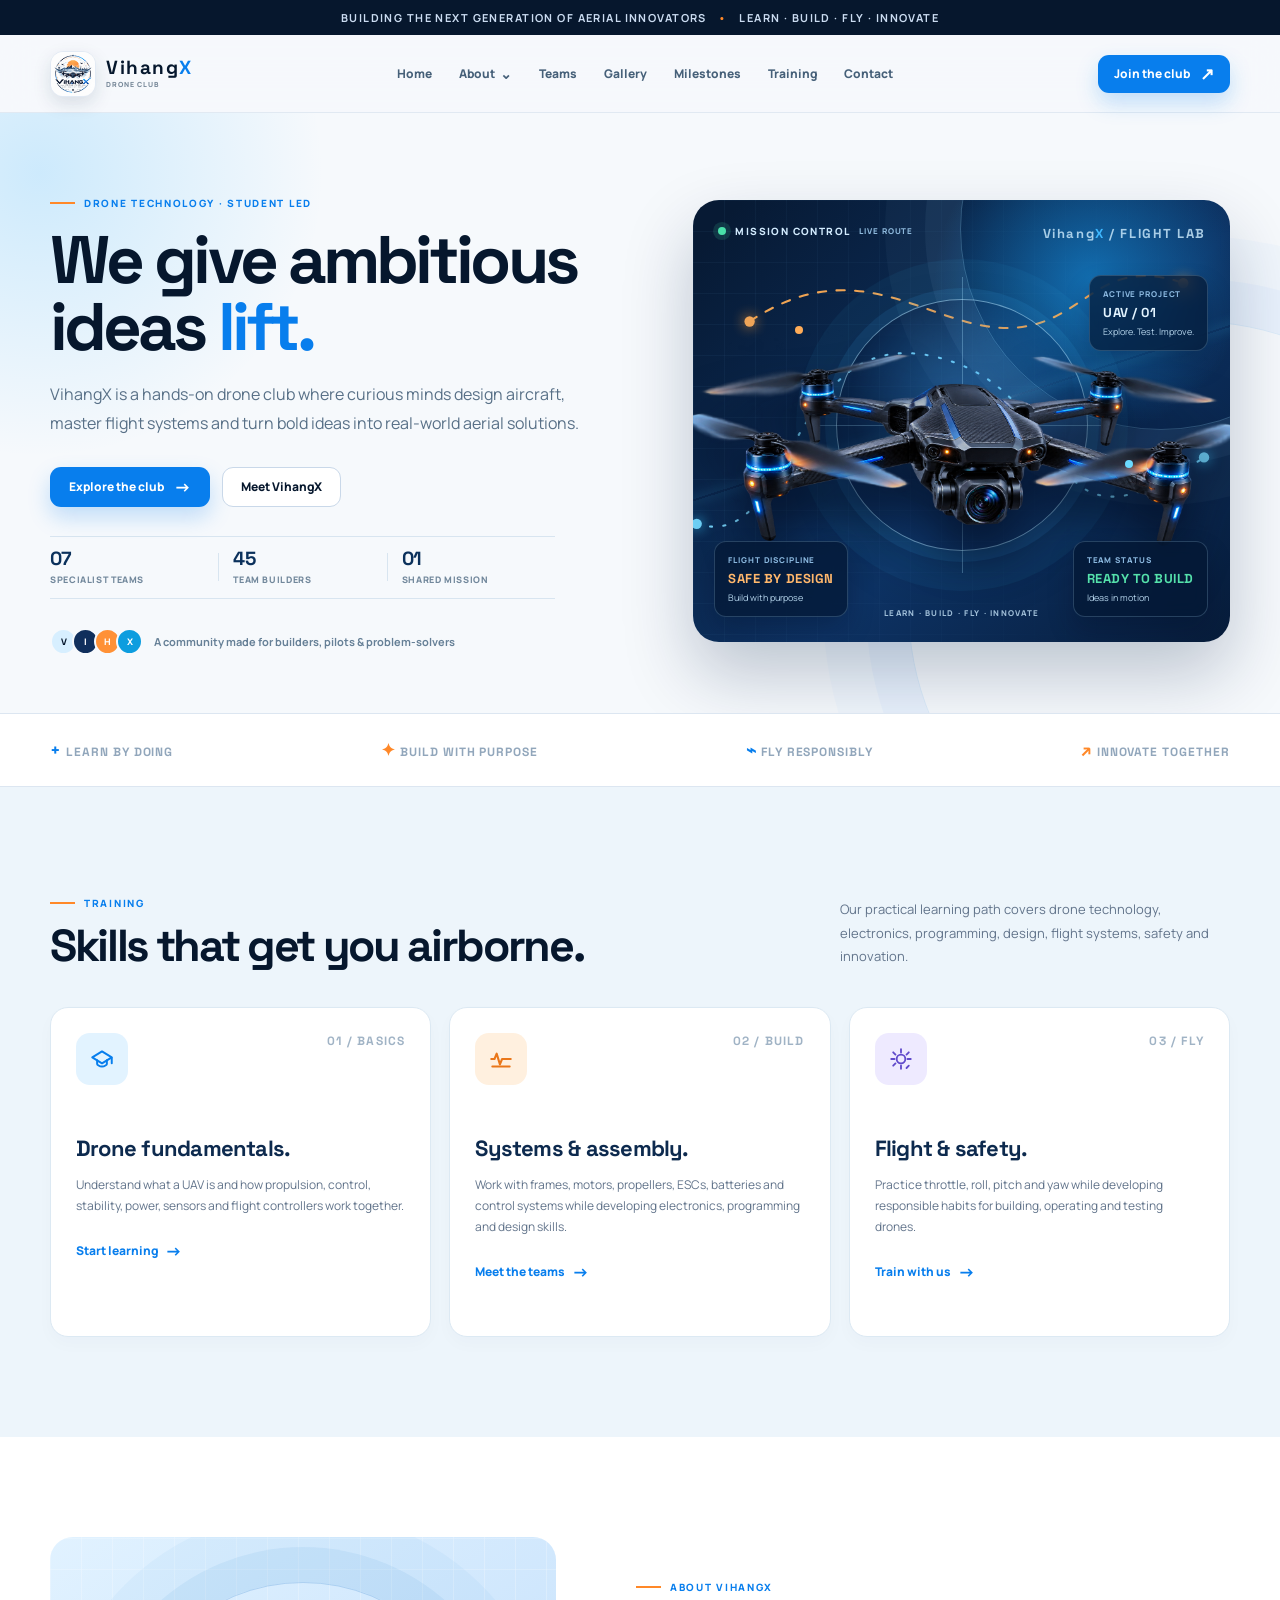
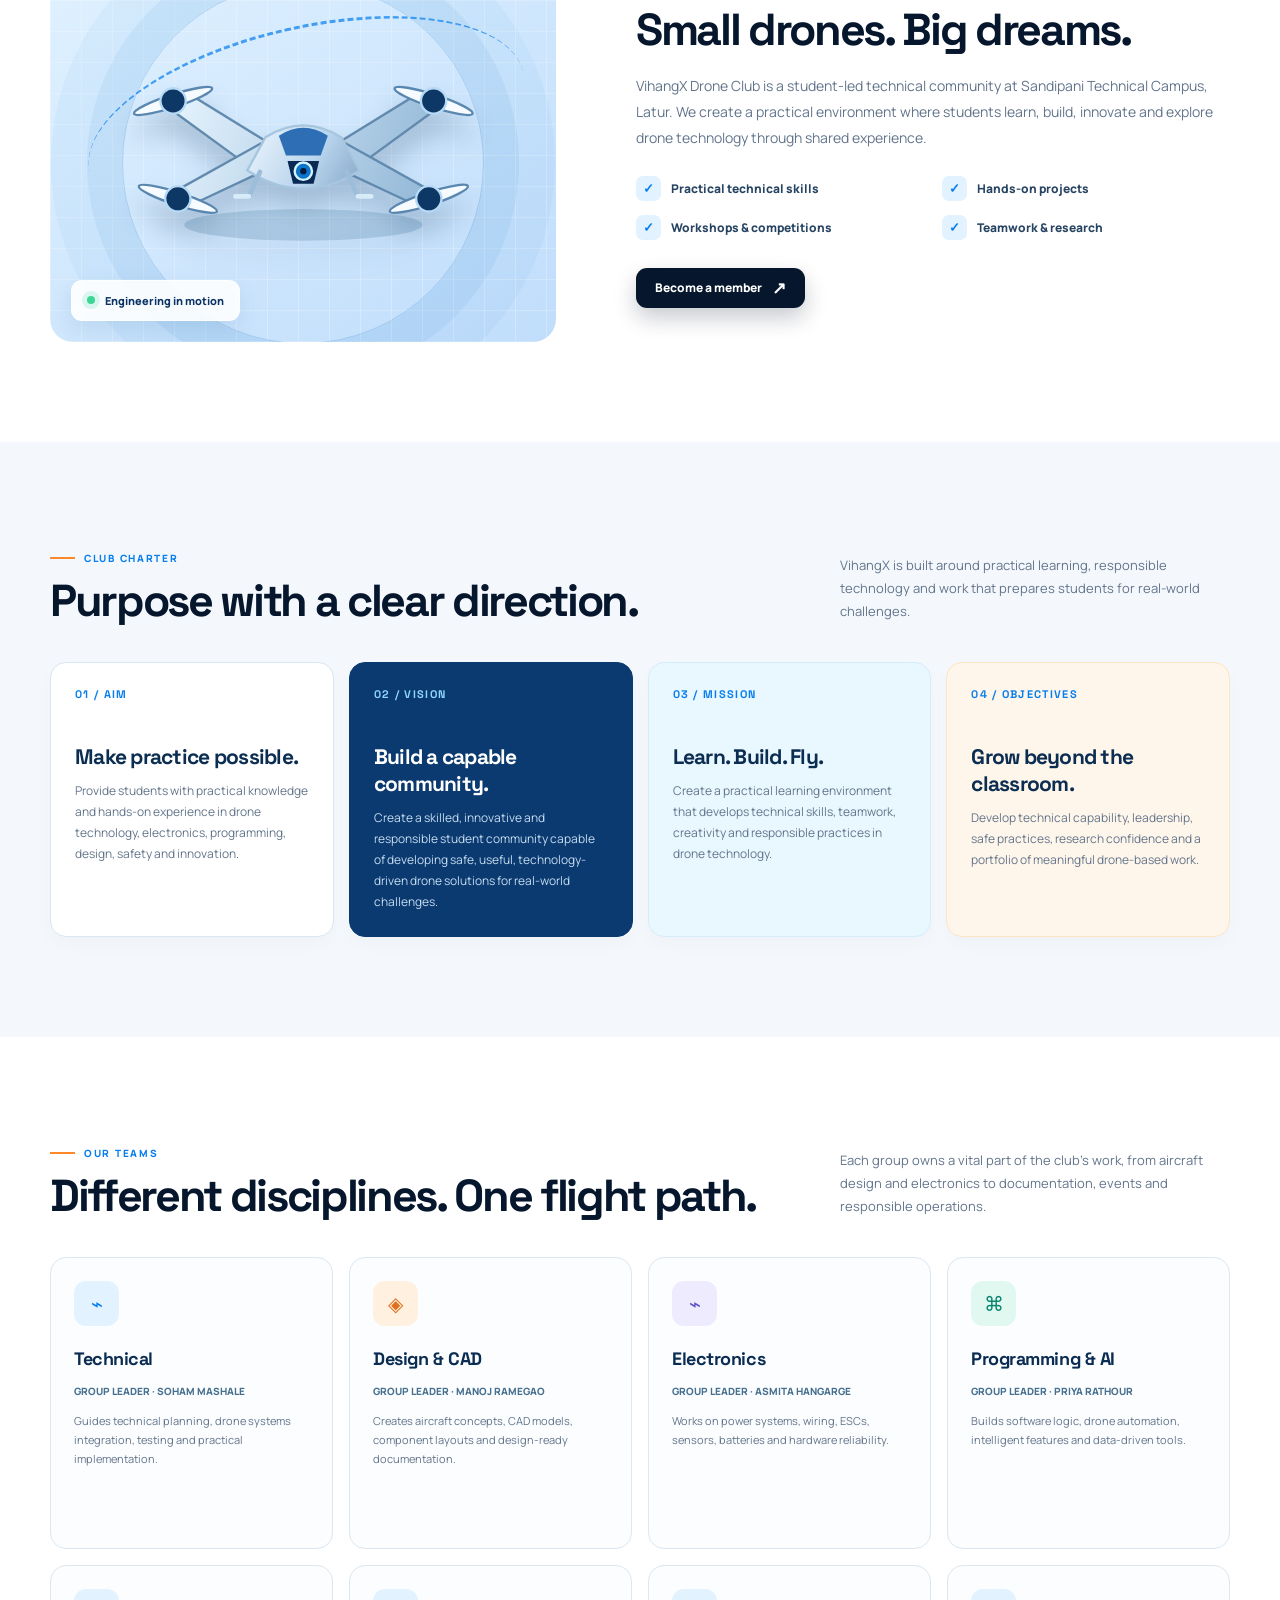
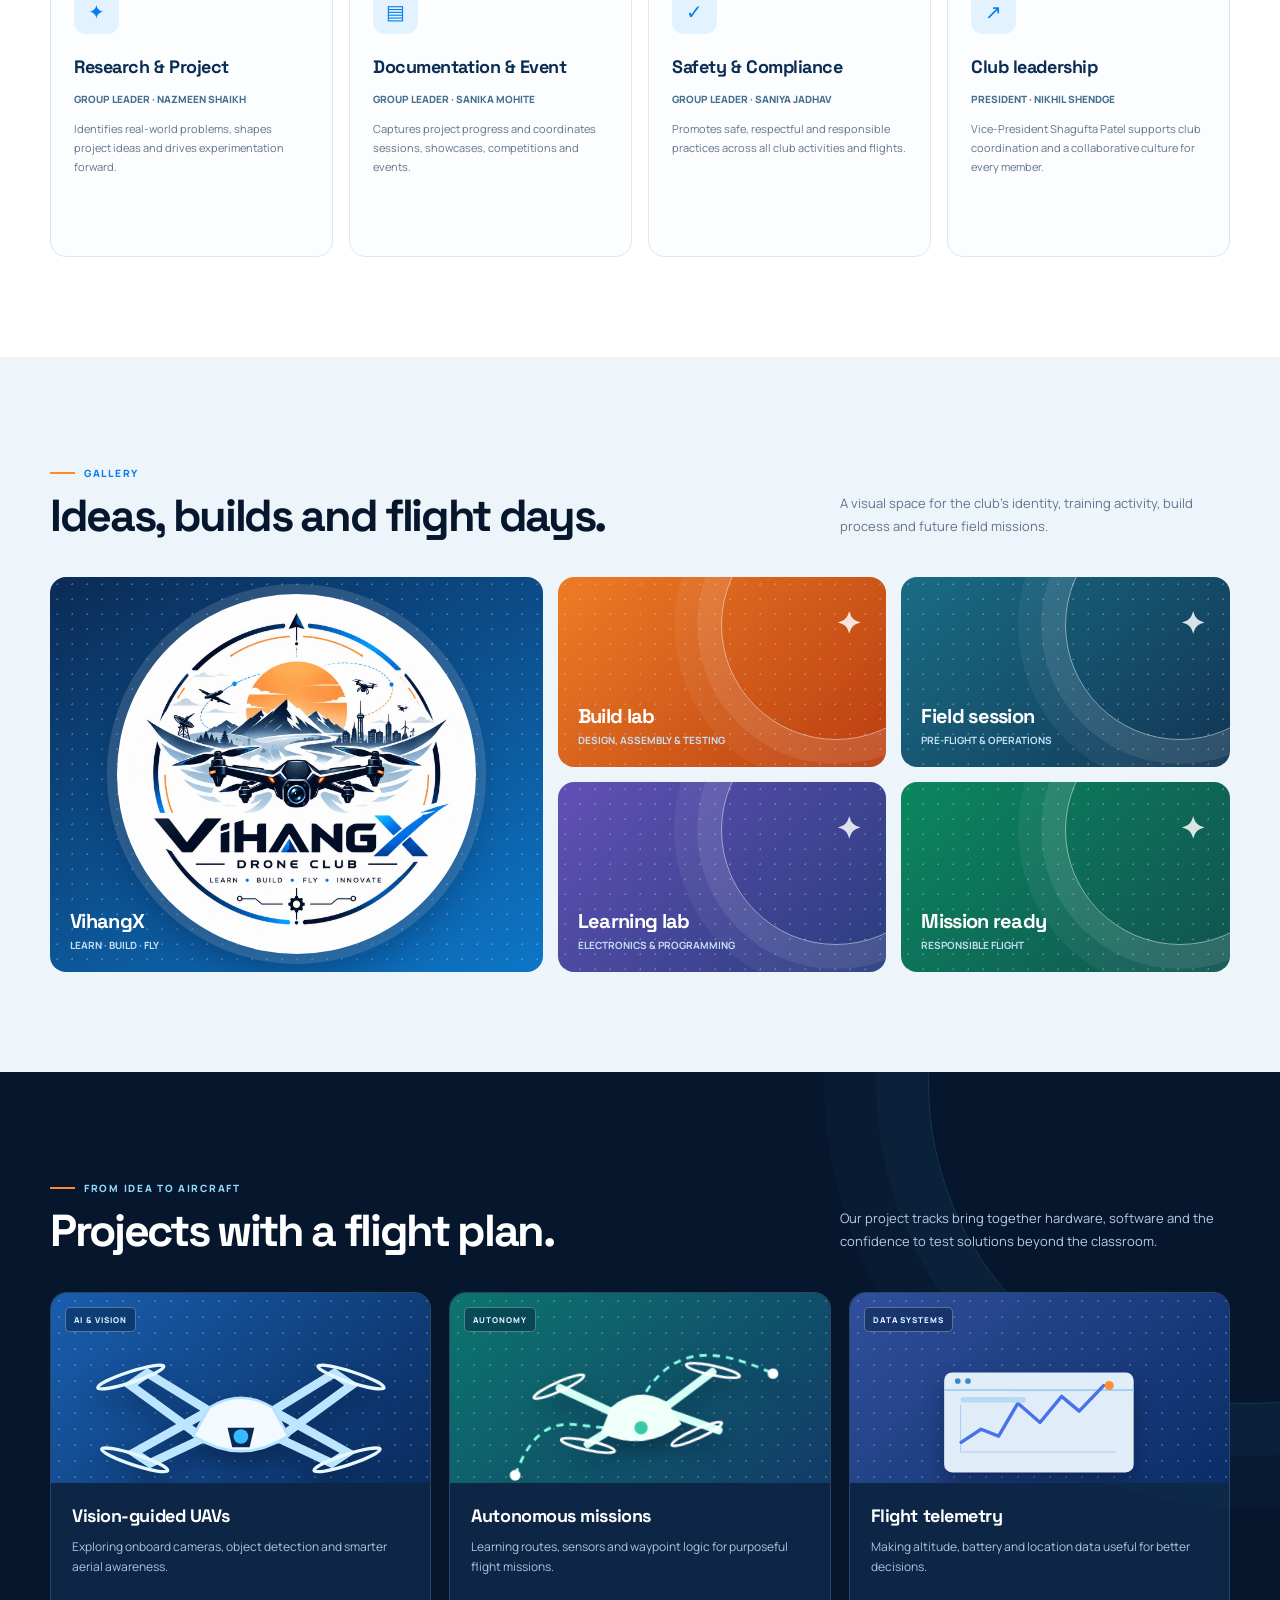
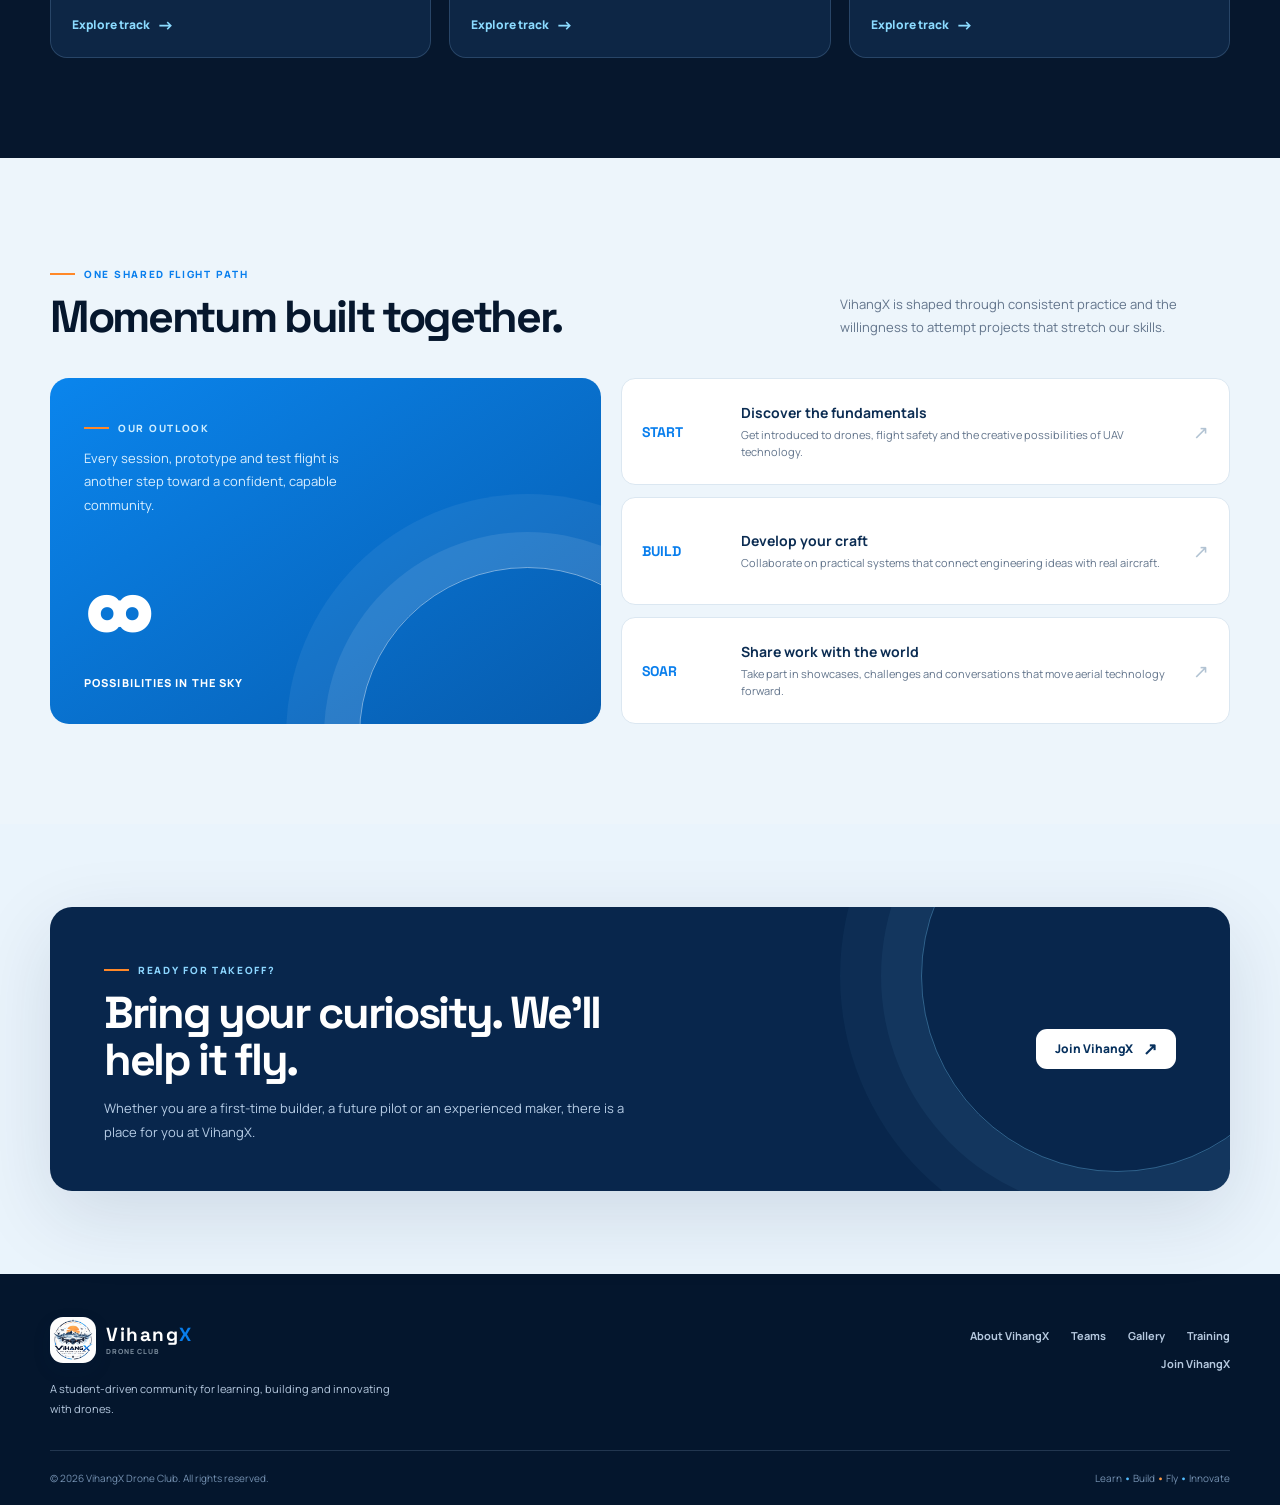
==== index.html @ a5d9b42d "Publish VihangX Drone Club website" ====
<!doctype html>
<html lang="en">
  <head>
    <meta charset="UTF-8" />
    <meta name="viewport" content="width=device-width, initial-scale=1.0" />
    <meta
      name="description"
      content="VihangX Drone Club — a student community for building, flying and innovating with unmanned aircraft systems."
    />
    <title>VihangX Drone Club | Learn. Build. Fly.</title>
    <link rel="preconnect" href="https://fonts.googleapis.com" />
    <link rel="preconnect" href="https://fonts.gstatic.com" crossorigin />
    <link href="https://fonts.googleapis.com/css2?family=Manrope:wght@400;500;600;700;800&family=Space+Grotesk:wght@400;500;600;700&display=swap" rel="stylesheet" />
    <style>
      :root {
        --ink: #06172d;
        --ink-2: #0b2344;
        --blue: #087eed;
        --blue-bright: #19a7ff;
        --sky: #dff3ff;
        --orange: #ff8828;
        --orange-soft: #fff0df;
        --paper: #f6f9fc;
        --white: #ffffff;
        --line: #dce6f1;
        --muted: #62748b;
        --green: #3ed598;
        --radius: 18px;
        --shadow: 0 24px 80px rgba(5, 31, 68, 0.12);
      }

      * { box-sizing: border-box; }
      html { scroll-behavior: smooth; }
      body {
        margin: 0;
        color: var(--ink);
        background: var(--paper);
        font-family: "Manrope", Arial, sans-serif;
        overflow-x: hidden;
      }
      a { color: inherit; text-decoration: none; }
      button, input, textarea { font: inherit; }
      button { cursor: pointer; }
      .wrap { width: min(1180px, calc(100% - 48px)); margin: 0 auto; }
      .sr-only { position: absolute; width: 1px; height: 1px; overflow: hidden; clip: rect(0, 0, 0, 0); white-space: nowrap; }

      .announcement {
        background: var(--ink);
        color: #cbdcf1;
        font-size: 11px;
        font-weight: 700;
        letter-spacing: 0.13em;
        text-align: center;
        text-transform: uppercase;
        padding: 10px 16px;
      }
      .announcement span { color: var(--orange); margin: 0 8px; }

      header {
        height: 78px;
        display: flex;
        align-items: center;
        position: sticky;
        top: 0;
        z-index: 20;
        background: rgba(246, 249, 252, 0.86);
        backdrop-filter: blur(18px);
        border-bottom: 1px solid rgba(220, 230, 241, 0.8);
      }
      .nav { display: flex; align-items: center; justify-content: space-between; gap: 28px; }
      .brand { display: flex; align-items: center; min-width: max-content; gap: 10px; }
      .brand-logo {
        width: 46px;
        height: 46px;
        border-radius: 13px;
        background: white;
        object-fit: cover;
        box-shadow: 0 7px 18px rgba(12, 37, 74, 0.13);
        border: 1px solid #e2eaf4;
      }
      .brand-title {
        color: var(--ink);
        font-family: "Space Grotesk", sans-serif;
        font-size: 19px;
        font-weight: 700;
        letter-spacing: 0.08em;
        line-height: 0.9;
      }
      .brand-title b { color: var(--blue); }
      .brand-title small { display: block; margin-top: 6px; color: #789; font-family: "Manrope", sans-serif; font-size: 7px; font-weight: 800; letter-spacing: 0.15em; }
      .links { display: flex; align-items: center; gap: 27px; color: #466079; font-size: 12px; font-weight: 800; }
      .links a { transition: color .2s ease; }
      .links a:hover, .links a:focus { color: var(--blue); }
      .nav-dropdown { position: relative; }
      .nav-dropdown > button { display: inline-flex; align-items: center; gap: 5px; border: 0; padding: 0; color: #466079; background: transparent; font: inherit; font-size: 12px; font-weight: 800; }
      .nav-dropdown > button:hover, .nav-dropdown > button:focus { color: var(--blue); }
      .nav-dropdown > button span { font-size: 14px; transition: transform .2s ease; }
      .nav-dropdown.open > button span { transform: rotate(180deg); }
      .about-menu { position: absolute; top: calc(100% + 18px); left: -17px; display: grid; min-width: 202px; padding: 8px; border: 1px solid #dbe6f1; border-radius: 12px; background: rgba(255, 255, 255, .98); box-shadow: 0 17px 36px rgba(3, 27, 62, .15); opacity: 0; pointer-events: none; transform: translateY(-5px); transition: opacity .16s ease, transform .16s ease; }
      .nav-dropdown.open .about-menu { opacity: 1; pointer-events: auto; transform: translateY(0); }
      .about-menu a { padding: 9px 10px; border-radius: 7px; font-size: 11px; }
      .about-menu a:hover, .about-menu a:focus { color: var(--blue); background: #edf7ff; }
      .button {
        display: inline-flex;
        align-items: center;
        justify-content: center;
        gap: 10px;
        border: 1px solid transparent;
        border-radius: 11px;
        padding: 13px 18px;
        color: white;
        background: var(--blue);
        box-shadow: 0 10px 22px rgba(8, 126, 237, 0.23);
        font-size: 12px;
        font-weight: 800;
        line-height: 1;
        transition: transform .2s ease, background .2s ease, box-shadow .2s ease;
      }
      .button:hover { background: #006ed4; box-shadow: 0 13px 26px rgba(8, 126, 237, 0.28); transform: translateY(-2px); }
      .button--dark { background: var(--ink); box-shadow: 0 10px 22px rgba(3, 18, 40, 0.22); }
      .button--dark:hover { background: #102a4d; }
      .button--light { border-color: #c9d8e9; color: var(--ink); background: white; box-shadow: none; }
      .button--light:hover { background: #eaf5ff; color: var(--blue); box-shadow: none; }
      .button-arrow { font-size: 17px; line-height: 10px; }
      .nav-cta { padding: 12px 15px; }
      .menu { display: none; padding: 9px; border: 0; color: var(--ink); background: transparent; }
      .menu svg { width: 24px; height: 24px; }

      .hero { position: relative; isolation: isolate; padding: 74px 0 58px; background: var(--paper); overflow: hidden; }
      .hero::before { content: ""; position: absolute; z-index: -1; width: 600px; height: 600px; top: -240px; left: -260px; border-radius: 50%; background: radial-gradient(circle, rgba(20, 166, 255, .18), transparent 67%); }
      .hero::after { content: ""; position: absolute; z-index: -1; width: 570px; height: 570px; right: -200px; bottom: -180px; border: 1px solid rgba(8, 126, 237, .11); border-radius: 50%; box-shadow: 0 0 0 42px rgba(8, 126, 237, .035), 0 0 0 85px rgba(8, 126, 237, .025); }
      .hero-grid { display: grid; grid-template-columns: 1.04fr .96fr; align-items: center; gap: 62px; }
      .kicker { display: inline-flex; align-items: center; gap: 9px; color: var(--blue); font-size: 10px; font-weight: 800; letter-spacing: .17em; text-transform: uppercase; }
      .kicker::before { width: 25px; height: 2px; background: var(--orange); content: ""; }
      h1, h2, h3, p { margin-top: 0; }
      h1 { max-width: 600px; margin: 17px 0 20px; color: var(--ink); font-family: "Space Grotesk", sans-serif; font-size: clamp(43px, 5.25vw, 70px); font-weight: 700; letter-spacing: -.058em; line-height: .99; }
      h1 em { color: var(--blue); font-style: normal; }
      .hero-copy { max-width: 535px; margin-bottom: 29px; color: #587087; font-size: 16px; line-height: 1.8; }
      .hero-actions { display: flex; flex-wrap: wrap; gap: 12px; }
      .hero-stats { display: grid; grid-template-columns: repeat(3, minmax(0, 1fr)); max-width: 505px; margin-top: 29px; border-top: 1px solid #d8e5f0; border-bottom: 1px solid #d8e5f0; }
      .hero-stat { position: relative; padding: 12px 15px 12px 0; }.hero-stat + .hero-stat { padding-left: 15px; }.hero-stat + .hero-stat::before { position: absolute; width: 1px; height: 28px; top: 50%; left: 0; background: #d8e5f0; content: ""; transform: translateY(-50%); }.hero-stat strong { display: block; color: #0b315c; font-family: "Space Grotesk"; font-size: 19px; line-height: 1; letter-spacing: -.04em; }.hero-stat span { display: block; margin-top: 5px; color: #71879b; font-size: 9px; font-weight: 800; letter-spacing: .07em; text-transform: uppercase; }
      .hero-note { display: flex; align-items: center; gap: 11px; margin-top: 29px; color: #668097; font-size: 11px; font-weight: 700; }
      .people { display: flex; padding-left: 5px; }
      .people i { display: grid; width: 27px; height: 27px; margin-left: -5px; place-items: center; border: 2px solid var(--paper); border-radius: 50%; color: var(--ink); background: #d7efff; font-size: 9px; font-style: normal; font-weight: 800; }
      .people i:nth-child(2) { color: white; background: #102f5c; }.people i:nth-child(3) { color: white; background: #ff9136; }.people i:nth-child(4) { color: white; background: #0d9ddf; }

      .mission-canvas { --glow-x: 74%; --glow-y: 18%; position: relative; min-height: 442px; overflow: hidden; border-radius: 26px; background: radial-gradient(circle at var(--glow-x) var(--glow-y), rgba(24, 168, 255, .52), transparent 29%), linear-gradient(135deg, #071a34 5%, #0d3263 58%, #071c3a 100%); box-shadow: 0 32px 70px rgba(3, 29, 66, .24); transition: box-shadow .35s ease; }
      .mission-canvas:hover { box-shadow: 0 36px 83px rgba(3, 29, 66, .32), 0 0 0 1px rgba(143, 219, 255, .12); }
      .mission-canvas::before { position: absolute; inset: 0; opacity: .42; background-image: linear-gradient(rgba(136, 207, 255, .12) 1px, transparent 1px), linear-gradient(90deg, rgba(136, 207, 255, .12) 1px, transparent 1px); background-size: 31px 31px; mask-image: linear-gradient(105deg, black, transparent 91%); content: ""; }
      .mission-canvas::after { position: absolute; width: 400px; height: 400px; top: -172px; right: -132px; border: 1px solid rgba(160, 220, 255, .27); border-radius: 50%; box-shadow: 0 0 0 35px rgba(160, 220, 255, .06), 0 0 0 75px rgba(160, 220, 255, .035); content: ""; }
      .mission-kicker { position: absolute; z-index: 4; top: 24px; left: 25px; display: flex; align-items: center; gap: 9px; color: #d3ecff; font-size: 10px; font-weight: 800; letter-spacing: .14em; }.mission-kicker::before { width: 8px; height: 8px; border-radius: 50%; background: #49dfa9; box-shadow: 0 0 0 5px rgba(73, 223, 169, .14); content: ""; }
      .mission-kicker span { color: #8eb9dc; font-size: 8px; letter-spacing: .11em; }
      .mission-route { position: absolute; z-index: 1; width: 116%; height: 106%; top: -2%; left: -8%; opacity: .94; }
      .route-path { fill: none; stroke: #7ad9ff; stroke-width: 2; stroke-linecap: round; stroke-dasharray: 2 11; animation: routeFlow 8s linear infinite; }.route-path--warm { stroke: #ffad55; stroke-dasharray: 8 10; }.route-dot { fill: #74d9ff; filter: drop-shadow(0 0 6px #3bc8ff); }.route-dot--warm { fill: #ffae5a; filter: drop-shadow(0 0 6px #ff9e37); } @keyframes routeFlow { to { stroke-dashoffset: -120; } }
      .mission-core { position: absolute; z-index: 2; width: 252px; height: 252px; top: 99px; left: 50%; border: 1px solid rgba(170, 226, 255, .55); border-radius: 50%; background: radial-gradient(circle at 50% 40%, rgba(67, 177, 255, .34), rgba(7, 30, 63, .06) 57%, transparent 58%); box-shadow: 0 0 0 11px rgba(66, 188, 255, .1), 0 0 0 40px rgba(66, 188, 255, .055), 0 20px 48px rgba(0, 13, 41, .26); transform: translateX(-50%); }
      .mission-core::before, .mission-core::after { position: absolute; background: rgba(166, 224, 255, .32); content: ""; }.mission-core::before { width: 1px; height: calc(100% + 46px); top: -23px; left: 50%; }.mission-core::after { width: calc(100% + 46px); height: 1px; top: 50%; left: -23px; }
      .hero-drone { position: absolute; z-index: 3; width: 78%; max-width: 455px; top: 139px; left: 50%; filter: drop-shadow(0 25px 18px rgba(0, 10, 30, .55)); transform: translateX(-50%); }
      .hero-drone--render { width: 108%; max-width: 560px; top: 111px; filter: drop-shadow(0 28px 22px rgba(0, 7, 23, .6)); transition: filter .3s ease, scale .35s ease; }.mission-canvas:hover .hero-drone--render { filter: drop-shadow(0 33px 25px rgba(0, 7, 23, .7)); scale: 1.018; }
      .hero-drone .drone-prop { transform-origin: center; animation: propSpin 1.1s linear infinite; }.hero-drone .drone-prop:nth-of-type(2) { animation-direction: reverse; } @keyframes propSpin { to { transform: rotate(360deg); } }
      .mission-tile { position: absolute; z-index: 5; padding: 12px 13px; border: 1px solid rgba(177, 224, 255, .2); border-radius: 12px; color: #e3f4ff; background: rgba(4, 23, 52, .7); box-shadow: 0 13px 26px rgba(0, 10, 30, .23); backdrop-filter: blur(10px); }.mission-tile small { display: block; margin-bottom: 5px; color: #8bb8df; font-size: 8px; font-weight: 800; letter-spacing: .11em; }.mission-tile b { display: block; font-family: "Space Grotesk"; font-size: 13px; letter-spacing: .04em; }.mission-tile span { display: block; margin-top: 4px; color: #b5d4eb; font-size: 9px; }.mission-tile--one { top: 75px; right: 22px; }.mission-tile--two { bottom: 25px; left: 21px; }.mission-tile--two b { color: #ffb76c; }.mission-tile--three { right: 22px; bottom: 25px; }.mission-tile--three b { color: #55e1ab; }
      .vx-mark { position: absolute; z-index: 4; right: 24px; top: 25px; color: rgba(208, 238, 255, .8); font-family: "Space Grotesk"; font-size: 13px; font-weight: 700; letter-spacing: .12em; }.vx-mark em { color: #3fb8ff; font-style: normal; }.canvas-label { position: absolute; z-index: 4; bottom: 24px; left: 50%; color: rgba(205, 235, 255, .76); font-size: 8px; font-weight: 800; letter-spacing: .16em; transform: translateX(-50%); white-space: nowrap; }
      .mission-sweep { position: absolute; z-index: 2; width: 170%; height: 2px; top: 48%; left: -35%; opacity: .58; background: linear-gradient(90deg, transparent 0%, transparent 35%, #8be0ff 48%, rgba(139, 224, 255, .1) 57%, transparent 68%); box-shadow: 0 0 12px rgba(77, 208, 255, .9); transform: rotate(-18deg); animation: aerialScan 5.8s ease-in-out infinite; }.mission-beacon { position: absolute; z-index: 4; width: 8px; height: 8px; border-radius: 50%; background: #ffac58; box-shadow: 0 0 0 0 rgba(255, 172, 88, .55); animation: beacon 2.2s ease-out infinite; }.mission-beacon--one { top: 126px; left: 19%; }.mission-beacon--two { top: 260px; right: 18%; background: #6bdaff; box-shadow: 0 0 0 0 rgba(107, 218, 255, .5); animation-delay: 1.1s; } @keyframes aerialScan { 0%,100% { opacity: .08; transform: translateY(-94px) rotate(-18deg); } 48%,55% { opacity: .68; } 50% { transform: translateY(104px) rotate(-18deg); } } @keyframes beacon { 0% { box-shadow: 0 0 0 0 currentColor; transform: scale(.86); } 65% { box-shadow: 0 0 0 14px transparent; transform: scale(1); } 100% { box-shadow: 0 0 0 0 transparent; transform: scale(.86); } }

      .ticker { color: #91a6bb; background: white; border-block: 1px solid var(--line); overflow: hidden; }
      .ticker-track { display: flex; align-items: center; justify-content: space-between; gap: 20px; min-height: 72px; font-family: "Space Grotesk", sans-serif; font-size: 12px; font-weight: 700; letter-spacing: .08em; text-transform: uppercase; }
      .ticker b { color: var(--blue); font-size: 17px; }.ticker .orange { color: var(--orange); }

      section { scroll-margin-top: 78px; }
      .section { padding: 100px 0; }
      .section-head { display: grid; grid-template-columns: 1fr 390px; align-items: end; gap: 38px; margin-bottom: 38px; }
      .section-head h2, .about-copy h2, .cta-copy h2 { margin: 12px 0 0; color: var(--ink); font-family: "Space Grotesk", sans-serif; font-size: clamp(30px, 3.5vw, 45px); letter-spacing: -.052em; line-height: 1.05; }
      .section-head p { margin: 0; color: var(--muted); font-size: 13px; line-height: 1.8; }
      .section-head--light h2 { color: white; }.section-head--light .kicker { color: #8fd9ff; }.section-head--light p { color: #b7cce5; }

      .pale { background: #edf5fb; }
      .program-grid { display: grid; grid-template-columns: repeat(3, 1fr); gap: 18px; }
      .program { min-height: 330px; padding: 25px; border: 1px solid #dce9f3; border-radius: var(--radius); background: white; box-shadow: 0 7px 17px rgba(16, 62, 106, .025); transition: transform .24s ease, box-shadow .24s ease; }
      .program:hover { box-shadow: 0 24px 45px rgba(11, 58, 104, .12); transform: translateY(-7px); }
      .program-top { display: flex; align-items: start; justify-content: space-between; }
      .icon-box { display: grid; width: 52px; height: 52px; place-items: center; border-radius: 14px; color: var(--blue); background: #e2f3ff; }.program:nth-child(2) .icon-box { color: #ea771a; background: var(--orange-soft); }.program:nth-child(3) .icon-box { color: #604acb; background: #eeeaff; }
      .icon-box svg { width: 26px; height: 26px; }
      .number { color: #a0b3c5; font-family: "Space Grotesk"; font-size: 12px; font-weight: 700; letter-spacing: .1em; }
      .program h3 { margin: 49px 0 12px; color: #0d2a4e; font-family: "Space Grotesk"; font-size: 22px; letter-spacing: -.035em; }.program p { margin-bottom: 22px; color: var(--muted); font-size: 12px; line-height: 1.75; }
      .text-link { display: inline-flex; align-items: center; gap: 7px; color: var(--blue); font-size: 12px; font-weight: 800; }.text-link:hover { color: #005fae; }.text-link span { font-size: 17px; }

      .about { background: white; }
      .about-grid { display: grid; grid-template-columns: .92fr 1.08fr; align-items: center; gap: 80px; }
      .about-display { position: relative; min-height: 405px; overflow: hidden; border-radius: 23px; background: linear-gradient(145deg, #e1f2ff, #c0ddfb); }
      .about-display::before { position: absolute; inset: 0; opacity: .45; background: repeating-linear-gradient(90deg, rgba(255,255,255,.55) 0 1px, transparent 1px 31px), repeating-linear-gradient(0deg, rgba(255,255,255,.48) 0 1px, transparent 1px 31px); content: ""; }
      .about-display::after { position: absolute; width: 360px; height: 360px; top: 45px; left: 50%; border: 1px solid rgba(19, 111, 195, .22); border-radius: 50%; box-shadow: 0 0 0 35px rgba(19, 111, 195, .07), 0 0 0 71px rgba(19, 111, 195, .045); content: ""; transform: translateX(-50%); }
      .flight-path { position: absolute; z-index: 1; top: 89px; left: 34px; width: 88%; height: 192px; border-top: 3px dashed rgba(5, 126, 237, .7); border-radius: 50%; transform: rotate(-13deg); }
      .about-drone { position: absolute; z-index: 2; width: 78%; top: 100px; left: 11%; filter: drop-shadow(0 19px 13px rgba(4,39,79,.22)); }
      .about-badge { position: absolute; z-index: 3; bottom: 21px; left: 21px; display: flex; align-items: center; gap: 10px; padding: 12px 15px; border: 1px solid rgba(255,255,255,.75); border-radius: 11px; color: #0b3465; background: rgba(255,255,255,.88); box-shadow: 0 9px 22px rgba(18, 77, 133, .1); font-size: 11px; font-weight: 800; }.pulse { display: inline-block; width: 8px; height: 8px; border-radius: 50%; background: var(--green); box-shadow: 0 0 0 5px rgba(62,213,152,.17); }
      .about-copy > p { margin: 20px 0 25px; color: var(--muted); font-size: 14px; line-height: 1.85; }
      .features { display: grid; grid-template-columns: 1fr 1fr; gap: 14px 17px; margin-bottom: 28px; }.feature { display: flex; align-items: center; gap: 10px; color: #274462; font-size: 12px; font-weight: 800; }.feature i { display: grid; width: 25px; height: 25px; place-items: center; border-radius: 7px; color: var(--blue); background: #e3f2ff; font-size: 13px; font-style: normal; }

      .projects { position: relative; overflow: hidden; background: var(--ink); }.projects::after { position: absolute; width: 640px; height: 640px; right: -290px; top: -310px; border: 1px solid rgba(99, 190, 255, .17); border-radius: 50%; box-shadow: 0 0 0 52px rgba(99, 190, 255, .035), 0 0 0 104px rgba(99, 190, 255, .025); content: ""; }
      .project-grid { position: relative; z-index: 1; display: grid; grid-template-columns: repeat(3, 1fr); gap: 18px; }
      .project-card { overflow: hidden; border: 1px solid rgba(167, 215, 255, .18); border-radius: 17px; background: rgba(21, 56, 97, .48); transition: background .2s ease, transform .2s ease; }.project-card:hover { background: rgba(31, 78, 133, .72); transform: translateY(-5px); }
      .project-view { position: relative; height: 190px; overflow: hidden; background: linear-gradient(135deg, #195eae, #0a2c5e); }.project-card:nth-child(2) .project-view { background: linear-gradient(135deg, #0c756d, #123b68); }.project-card:nth-child(3) .project-view { background: linear-gradient(135deg, #314f9c, #0a2d66); }
      .project-view::before { position: absolute; inset: 0; opacity: .22; background-image: radial-gradient(#c7ecff 1px, transparent 1px); background-size: 16px 16px; content: ""; }
      .project-view .tag { position: absolute; z-index: 2; top: 14px; left: 14px; padding: 6px 8px; border: 1px solid rgba(255,255,255,.3); border-radius: 5px; color: #e1f3ff; background: rgba(2, 24, 56, .42); font-size: 8px; font-weight: 800; letter-spacing: .12em; }
      .mini-drone { position: absolute; z-index: 1; width: 88%; top: 30px; left: 6%; filter: drop-shadow(0 12px 11px rgba(0, 11, 33, .38)); }.project-card:nth-child(2) .mini-drone { transform: rotate(-6deg); }.project-card:nth-child(3) .mini-drone { top: 36px; transform: scale(.85); }
      .project-content { padding: 21px; }.project-content h3 { margin-bottom: 10px; color: white; font-family: "Space Grotesk"; font-size: 18px; letter-spacing: -.025em; }.project-content p { min-height: 58px; margin-bottom: 17px; color: #adc5de; font-size: 12px; line-height: 1.7; }.project-content .text-link { color: #8bdbff; }

      .achievement-grid { display: grid; grid-template-columns: .95fr 1.05fr; align-items: stretch; gap: 20px; }
      .big-number { position: relative; overflow: hidden; min-height: 331px; padding: 34px; border-radius: 19px; color: white; background: linear-gradient(145deg, #0a85ed, #075cae); }.big-number::after { position: absolute; width: 335px; height: 335px; right: -95px; bottom: -180px; border: 1px solid rgba(255,255,255,.45); border-radius: 50%; box-shadow: 0 0 0 35px rgba(255,255,255,.09), 0 0 0 73px rgba(255,255,255,.06); content: ""; }.big-number p { position: relative; z-index: 1; max-width: 305px; margin: 12px 0 0; color: #d9efff; font-size: 13px; line-height: 1.8; }.big-number strong { position: relative; z-index: 1; display: block; margin-top: 55px; font-family: "Space Grotesk"; font-size: clamp(77px, 9vw, 125px); letter-spacing: -.09em; line-height: .75; }.big-number small { position: relative; z-index: 1; display: block; margin-top: 17px; font-size: 11px; font-weight: 800; letter-spacing: .1em; text-transform: uppercase; }
      .milestones { display: grid; gap: 12px; }.milestone { display: grid; grid-template-columns: 84px 1fr auto; align-items: center; gap: 15px; min-height: 102px; padding: 18px 20px; border: 1px solid #dbe7f1; border-radius: 14px; background: white; }.milestone time { color: var(--blue); font-family: "Space Grotesk"; font-size: 14px; font-weight: 700; }.milestone h3 { margin: 0 0 5px; color: #0b2c52; font-size: 14px; }.milestone p { margin: 0; color: var(--muted); font-size: 11px; line-height: 1.5; }.milestone > span { color: #b2c3d3; font-size: 19px; }

      .join { padding: 83px 0; background: #eaf4fc; }.join-panel { position: relative; display: flex; align-items: center; justify-content: space-between; gap: 45px; overflow: hidden; padding: 47px 54px; border-radius: 22px; color: white; background: #08264c; box-shadow: var(--shadow); }.join-panel::after { position: absolute; width: 390px; height: 390px; right: -83px; top: -127px; border: 1px solid rgba(120, 204, 255, .36); border-radius: 50%; box-shadow: 0 0 0 40px rgba(120,204,255,.06), 0 0 0 81px rgba(120,204,255,.045); content: ""; }.cta-copy { position: relative; z-index: 1; }.cta-copy h2 { max-width: 570px; color: white; }.cta-copy p { max-width: 530px; margin: 14px 0 0; color: #b7cde6; font-size: 13px; line-height: 1.8; }.join-panel .button { position: relative; z-index: 1; flex: none; color: #06305d; background: white; box-shadow: none; }.join-panel .button:hover { color: white; background: var(--orange); }

      .club-charter { background: #f4f8fc; }
      .charter-grid { display: grid; grid-template-columns: repeat(4, 1fr); gap: 15px; }
      .charter-card { min-height: 253px; padding: 24px; border: 1px solid #d9e7f1; border-radius: 16px; background: white; box-shadow: 0 8px 18px rgba(16, 62, 106, .025); scroll-margin-top: 100px; }
      .charter-card:nth-child(2) { background: #0b3a70; border-color: #0b3a70; }.charter-card:nth-child(3) { background: #e9f7ff; border-color: #d5edfb; }.charter-card:nth-child(4) { background: #fff6eb; border-color: #ffe4c3; }
      .charter-index { display: block; margin-bottom: 42px; color: var(--blue); font-family: "Space Grotesk"; font-size: 11px; font-weight: 700; letter-spacing: .12em; }.charter-card h3 { margin-bottom: 10px; color: #0c2d52; font-family: "Space Grotesk"; font-size: 21px; letter-spacing: -.035em; }.charter-card p { margin: 0; color: #63758a; font-size: 12px; line-height: 1.75; }.charter-card:nth-child(2) .charter-index { color: #8ed6ff; }.charter-card:nth-child(2) h3 { color: white; }.charter-card:nth-child(2) p { color: #c5dcf1; }

      .teams { background: white; }.team-grid { display: grid; grid-template-columns: repeat(4, 1fr); gap: 16px; }.team-card { min-height: 292px; padding: 23px; border: 1px solid #dce7f0; border-radius: 16px; background: #fbfdff; transition: transform .2s ease, box-shadow .2s ease; }.team-card:hover { box-shadow: 0 19px 36px rgba(16, 62, 106, .11); transform: translateY(-5px); }.team-mark { display: grid; width: 45px; height: 45px; place-items: center; border-radius: 12px; color: var(--blue); background: #e2f3ff; font-size: 20px; }.team-card:nth-child(2) .team-mark { color: #df711e; background: #fff0df; }.team-card:nth-child(3) .team-mark { color: #5c50c5; background: #eeebff; }.team-card:nth-child(4) .team-mark { color: #09846d; background: #e1f8f0; }.team-card h3 { margin: 21px 0 8px; color: #0b2c52; font-family: "Space Grotesk"; font-size: 18px; letter-spacing: -.025em; }.team-lead { display: inline-block; margin-bottom: 13px; color: #47708f; font-size: 10px; font-weight: 800; }.team-card p { margin: 0; color: #62748a; font-size: 11px; line-height: 1.75; }

      .gallery { background: #edf5fb; }.gallery-grid { display: grid; grid-template-columns: 1.2fr .8fr .8fr; grid-template-rows: 190px 190px; gap: 15px; }.gallery-tile { position: relative; overflow: hidden; display: flex; align-items: end; padding: 20px; border-radius: 16px; color: white; background: #0c396c; }.gallery-tile::before { position: absolute; inset: 0; opacity: .3; background-image: radial-gradient(#bde7ff 1px, transparent 1px); background-size: 15px 15px; content: ""; }.gallery-tile > * { position: relative; z-index: 1; }.gallery-tile h3 { margin: 0 0 4px; font-family: "Space Grotesk"; font-size: 20px; letter-spacing: -.035em; }.gallery-tile p { margin: 0; color: #c5e0f5; font-size: 10px; font-weight: 700; }.gallery-tile--featured { grid-row: span 2; align-items: center; justify-content: center; padding: 0; background: linear-gradient(150deg, #0b2b55, #0d76c8); }.gallery-tile--featured img { width: 73%; border-radius: 50%; box-shadow: 0 0 0 10px rgba(255,255,255,.13), 0 20px 34px rgba(0, 16, 51, .3); }.gallery-tile--featured .gallery-label { position: absolute; bottom: 20px; left: 20px; }.gallery-tile--build { background: linear-gradient(135deg, #ed7c25, #ba3e11); }.gallery-tile--field { background: linear-gradient(135deg, #196c85, #123654); }.gallery-tile--lab { background: linear-gradient(135deg, #6250b5, #293d7e); }.gallery-tile--flight { background: linear-gradient(135deg, #0b875e, #115250); }.gallery-orbit { position: absolute; width: 230px; height: 230px; right: -65px; top: -67px; border: 1px solid rgba(255,255,255,.5); border-radius: 50%; box-shadow: 0 0 0 24px rgba(255,255,255,.08), 0 0 0 47px rgba(255,255,255,.05); }.gallery-tile--build::after, .gallery-tile--field::after, .gallery-tile--lab::after, .gallery-tile--flight::after { position: absolute; top: 27px; right: 25px; color: rgba(255,255,255,.84); font-family: "Space Grotesk"; font-size: 30px; font-weight: 700; content: "✦"; }

      footer { color: #b6c9df; background: #04162d; }.footer-top { display: flex; align-items: start; justify-content: space-between; gap: 30px; padding: 43px 0 31px; border-bottom: 1px solid rgba(181, 213, 245, .17); }.footer-brand { color: white; }.footer-brand .brand-title { color: white; }.footer-brand .brand-logo { border: 0; }.footer-copy { max-width: 350px; margin: 16px 0 0; font-size: 11px; line-height: 1.8; }.footer-nav { display: flex; flex-wrap: wrap; justify-content: end; gap: 13px 22px; max-width: 350px; padding-top: 11px; font-size: 11px; font-weight: 700; }.footer-nav a:hover { color: #7ed3ff; }.footer-bottom { display: flex; justify-content: space-between; gap: 18px; padding: 20px 0; color: #7591b1; font-size: 10px; }

      .reveal { opacity: 0; transform: translateY(19px); transition: opacity .65s ease, transform .65s ease; }.reveal.visible { opacity: 1; transform: translateY(0); }
      .modal { position: fixed; z-index: 50; inset: 0; display: grid; visibility: hidden; place-items: center; padding: 20px; opacity: 0; background: rgba(3, 16, 36, .64); transition: opacity .22s ease, visibility .22s ease; }.modal.open { visibility: visible; opacity: 1; }.modal-card { position: relative; width: min(500px, 100%); padding: 34px; border-radius: 20px; background: white; box-shadow: 0 28px 75px rgba(0, 13, 34, .34); transform: translateY(12px); transition: transform .22s ease; }.modal.open .modal-card { transform: translateY(0); }.modal-card h2 { margin: 8px 0 10px; color: var(--ink); font-family: "Space Grotesk"; font-size: 30px; letter-spacing: -.04em; }.modal-card p { color: var(--muted); font-size: 12px; line-height: 1.7; }.close { position: absolute; top: 14px; right: 15px; width: 31px; height: 31px; border: 0; border-radius: 8px; color: #54708d; background: #eff5fa; font-size: 20px; }.form-grid { display: grid; gap: 12px; margin-top: 21px; }.form-grid input, .form-grid textarea { width: 100%; border: 1px solid #d8e4ef; border-radius: 9px; outline: 0; padding: 12px 13px; color: var(--ink); background: #fbfdff; font-size: 12px; }.form-grid textarea { min-height: 82px; resize: vertical; }.form-grid input:focus, .form-grid textarea:focus { border-color: var(--blue); box-shadow: 0 0 0 3px rgba(8,126,237,.12); }.form-grid .button { margin-top: 2px; }
      .toast { position: fixed; z-index: 60; bottom: 22px; left: 50%; padding: 12px 16px; border-radius: 10px; color: white; background: #0a2a50; box-shadow: 0 12px 28px rgba(0,20,49,.25); font-size: 12px; font-weight: 700; opacity: 0; pointer-events: none; transform: translate(-50%, 20px); transition: .24s ease; }.toast.show { opacity: 1; transform: translate(-50%, 0); }

      @media (max-width: 1050px) { .links { gap: 16px; font-size: 11px; }.nav-dropdown > button { font-size: 11px; }.nav-cta { padding: 11px 12px; }.charter-grid, .team-grid { grid-template-columns: repeat(2, 1fr); } }
      @media (max-width: 940px) { .hero-grid { gap: 34px; }.section-head { grid-template-columns: 1fr 330px; }.about-grid { gap: 44px; }.join-panel { padding: 38px; } }
      @media (max-width: 760px) { .wrap { width: min(100% - 32px, 540px); }.announcement { font-size: 9px; }.nav { min-height: 67px; }.brand-logo { width: 40px; height: 40px; }.brand-title { font-size: 17px; }.links { position: absolute; display: none; top: 77px; right: 16px; left: 16px; padding: 10px 16px; border: 1px solid #dce7f1; border-radius: 13px; background: white; box-shadow: 0 17px 36px rgba(3,27,62,.15); }.links.open { display: grid; }.links > a, .nav-dropdown > button { width: 100%; padding: 9px 3px; border-bottom: 1px solid #ecf1f5; text-align: left; }.nav-dropdown > button { justify-content: space-between; }.about-menu { position: static; min-width: 0; margin: 0; padding: 0 0 0 10px; border: 0; border-radius: 0; box-shadow: none; opacity: 1; pointer-events: auto; transform: none; }.about-menu a { padding: 8px 3px; color: #62809a; }.nav-dropdown.open > button span { transform: none; }.nav-cta { display: none; }.menu { display: block; }.hero { padding-top: 53px; }.hero-grid, .about-grid { grid-template-columns: 1fr; }.hero-grid { gap: 37px; }.mission-canvas { min-height: 400px; }.section { padding: 69px 0; }.section-head { grid-template-columns: 1fr; gap: 15px; margin-bottom: 28px; }.program-grid, .project-grid, .charter-grid, .team-grid { grid-template-columns: 1fr; }.program { min-height: 280px; }.program h3 { margin-top: 34px; }.about-display { min-height: 360px; }.achievement-grid { grid-template-columns: 1fr; }.big-number { min-height: 281px; }.gallery-grid { grid-template-columns: 1fr 1fr; grid-template-rows: 230px 160px 160px; }.gallery-tile--featured { grid-column: span 2; grid-row: auto; }.gallery-tile--featured img { width: 175px; }.join { padding: 58px 0; }.join-panel { align-items: start; flex-direction: column; gap: 25px; padding: 32px 27px; }.footer-top, .footer-bottom { flex-direction: column; }.footer-nav { justify-content: start; padding-top: 0; }.footer-bottom { gap: 7px; }.milestone { grid-template-columns: 63px 1fr auto; padding: 15px; } }
      @media (max-width: 520px) { .hero-stats { max-width: 100%; }.hero-stat { padding-right: 9px; }.hero-stat + .hero-stat { padding-left: 9px; }.hero-stat strong { font-size: 17px; }.hero-stat span { font-size: 8px; letter-spacing: .04em; } }
      @media (max-width: 430px) { h1 { font-size: 43px; }.hero-copy { font-size: 14px; }.mission-canvas { min-height: 347px; }.mission-core { width: 202px; height: 202px; top: 79px; }.hero-drone { width: 94%; top: 125px; }.hero-drone--render { width: 116%; top: 103px; }.mission-tile { padding: 8px 10px; }.mission-tile small { font-size: 7px; }.mission-tile b { font-size: 10px; }.mission-tile span { display: none; }.mission-tile--one { top: 54px; right: 13px; }.mission-tile--two { left: 13px; bottom: 17px; }.mission-tile--three { right: 13px; bottom: 17px; }.vx-mark { top: 23px; right: 16px; font-size: 9px; }.mission-kicker { top: 23px; left: 16px; font-size: 8px; }.mission-kicker span { display: none; }.canvas-label { bottom: 7px; font-size: 6px; }.ticker-track { gap: 12px; font-size: 9px; }.ticker-track span:nth-child(n+4) { display: none; }.features { grid-template-columns: 1fr; }.about-display { min-height: 320px; }.about-drone { top: 79px; }.about-badge { left: 14px; bottom: 14px; }.big-number strong { font-size: 95px; }.gallery-grid { grid-template-columns: 1fr; grid-template-rows: 216px repeat(4, 155px); }.gallery-tile--featured { grid-column: auto; }.gallery-tile--featured img { width: 145px; }.modal-card { padding: 28px 23px; } }
      @media (prefers-reduced-motion: reduce) { *, *::before, *::after { scroll-behavior: auto !important; animation-duration: .01ms !important; transition-duration: .01ms !important; } }
    </style>
  </head>
  <body>
    <div class="announcement">Building the next generation of aerial innovators <span>•</span> Learn · Build · Fly · Innovate</div>

    <header>
      <div class="wrap nav">
        <a class="brand" href="#home" aria-label="VihangX Drone Club home">
          <img class="brand-logo" src="assets/vihangx-logo.jpg" alt="VihangX Drone Club logo" />
          <span class="brand-title">Vihang<b>X</b><small>DRONE CLUB</small></span>
        </a>
        <nav class="links" id="nav-links" aria-label="Main navigation">
          <a href="index.html">Home</a>
          <div class="nav-dropdown" id="about-dropdown">
            <button id="about-toggle" aria-expanded="false" aria-controls="about-menu">About <span>⌄</span></button>
            <div class="about-menu" id="about-menu" role="menu">
              <a href="about.html" role="menuitem">About VihangX</a>
              <a href="aim.html" role="menuitem">Aim</a>
              <a href="vision.html" role="menuitem">Vision</a>
              <a href="mission.html" role="menuitem">Mission</a>
              <a href="objectives.html" role="menuitem">Objectives</a>
            </div>
          </div>
          <a href="teams.html">Teams</a>
          <a href="gallery.html">Gallery</a>
          <a href="milestones.html">Milestones</a>
          <a href="training.html">Training</a>
          <a href="contact.html">Contact</a>
        </nav>
        <button class="button nav-cta" data-open-modal>Join the club <span class="button-arrow">↗</span></button>
        <button class="menu" id="menu" aria-expanded="false" aria-controls="nav-links"><span class="sr-only">Open menu</span><svg viewBox="0 0 24 24" fill="none" aria-hidden="true"><path d="M4 7h16M4 12h16M4 17h16" stroke="currentColor" stroke-width="2" stroke-linecap="round"/></svg></button>
      </div>
    </header>

    <main>
      <section class="hero" id="home">
        <div class="wrap hero-grid">
          <div class="reveal">
            <span class="kicker">Drone technology · Student led</span>
            <h1>We give ambitious ideas <em>lift.</em></h1>
            <p class="hero-copy">VihangX is a hands-on drone club where curious minds design aircraft, master flight systems and turn bold ideas into real-world aerial solutions.</p>
            <div class="hero-actions">
              <a class="button" href="#training">Explore the club <span class="button-arrow">→</span></a>
              <a class="button button--light" href="#about">Meet VihangX</a>
            </div>
            <div class="hero-stats" aria-label="VihangX at a glance">
              <div class="hero-stat"><strong>07</strong><span>Specialist teams</span></div>
              <div class="hero-stat"><strong>45</strong><span>Team builders</span></div>
              <div class="hero-stat"><strong>01</strong><span>Shared mission</span></div>
            </div>
            <div class="hero-note"><span class="people"><i>V</i><i>I</i><i>H</i><i>X</i></span> A community made for builders, pilots &amp; problem-solvers</div>
          </div>
          <div class="mission-canvas reveal" aria-label="VihangX drone mission illustration">
            <span class="mission-kicker">MISSION CONTROL <span>LIVE ROUTE</span></span>
            <span class="vx-mark">Vihang<em>X</em> / FLIGHT LAB</span>
            <svg class="mission-route" viewBox="0 0 600 450" fill="none" aria-hidden="true">
              <path class="route-path" d="M45 320C140 350 130 125 275 159S365 370 534 256" />
              <path class="route-path route-path--warm" d="M96 125c116-78 184 22 270 4 56-12 72-67 148-41" />
              <circle class="route-dot" cx="45" cy="320" r="5"/><circle class="route-dot" cx="534" cy="256" r="5"/>
              <circle class="route-dot route-dot--warm" cx="96" cy="125" r="5"/><circle class="route-dot route-dot--warm" cx="514" cy="88" r="5"/>
            </svg>
            <span class="mission-core"></span>
            <span class="mission-sweep"></span><span class="mission-beacon mission-beacon--one"></span><span class="mission-beacon mission-beacon--two"></span>
            <img class="hero-drone hero-drone--render" src="assets/vihangx-hero-drone.png" alt="Modern quadcopter drone with blue and orange navigation lights" />
            <div class="mission-tile mission-tile--one"><small>ACTIVE PROJECT</small><b>UAV / 01</b><span>Explore. Test. Improve.</span></div>
            <div class="mission-tile mission-tile--two"><small>FLIGHT DISCIPLINE</small><b>SAFE BY DESIGN</b><span>Build with purpose</span></div>
            <div class="mission-tile mission-tile--three"><small>TEAM STATUS</small><b>READY TO BUILD</b><span>Ideas in motion</span></div>
            <span class="canvas-label">LEARN · BUILD · FLY · INNOVATE</span>
          </div>
        </div>
      </section>

      <div class="ticker" aria-label="VihangX values"><div class="wrap ticker-track"><span><b>+</b> Learn by doing</span><span><b class="orange">✦</b> Build with purpose</span><span><b>⌁</b> Fly responsibly</span><span><b class="orange">↗</b> Innovate together</span></div></div>

      <section class="section pale" id="training">
        <div class="wrap">
          <div class="section-head reveal"><div><span class="kicker">Training</span><h2>Skills that get you airborne.</h2></div><p>Our practical learning path covers drone technology, electronics, programming, design, flight systems, safety and innovation.</p></div>
          <div class="program-grid">
            <article class="program reveal"><div class="program-top"><span class="icon-box"><svg viewBox="0 0 24 24" fill="none"><path d="M3 10.5 12 5l9 5.5-9 5.5-9-5.5Z" stroke="currentColor" stroke-width="1.8" stroke-linejoin="round"/><path d="M7.5 13.2v3.3c0 .7 2 2.5 4.5 2.5s4.5-1.8 4.5-2.5v-3.3" stroke="currentColor" stroke-width="1.8" stroke-linecap="round"/><path d="M21 11v5" stroke="currentColor" stroke-width="1.8" stroke-linecap="round"/></svg></span><span class="number">01 / BASICS</span></div><h3>Drone fundamentals.</h3><p>Understand what a UAV is and how propulsion, control, stability, power, sensors and flight controllers work together.</p><a href="#about" class="text-link">Start learning <span>→</span></a></article>
            <article class="program reveal"><div class="program-top"><span class="icon-box"><svg viewBox="0 0 24 24" fill="none"><path d="M3 12h3l2-5 3 10 2-5h8" stroke="currentColor" stroke-width="1.9" stroke-linecap="round" stroke-linejoin="round"/><path d="M4 19h16" stroke="currentColor" stroke-width="1.9" stroke-linecap="round"/></svg></span><span class="number">02 / BUILD</span></div><h3>Systems &amp; assembly.</h3><p>Work with frames, motors, propellers, ESCs, batteries and control systems while developing electronics, programming and design skills.</p><a href="#teams" class="text-link">Meet the teams <span>→</span></a></article>
            <article class="program reveal"><div class="program-top"><span class="icon-box"><svg viewBox="0 0 24 24" fill="none"><path d="M12 3v3M4.8 5.8l2.1 2.1M3 12h3M4.8 18.2l2.1-2.1M12 21v-3M19.2 18.2l-2.1 2.1M21 12h-3M19.2 5.8l-2.1 2.1" stroke="currentColor" stroke-width="1.7" stroke-linecap="round"/><circle cx="12" cy="12" r="4" stroke="currentColor" stroke-width="1.7"/></svg></span><span class="number">03 / FLY</span></div><h3>Flight &amp; safety.</h3><p>Practice throttle, roll, pitch and yaw while developing responsible habits for building, operating and testing drones.</p><a href="#contact" class="text-link">Train with us <span>→</span></a></article>
          </div>
        </div>
      </section>

      <section class="section about" id="about">
        <div class="wrap about-grid">
          <div class="about-display reveal" aria-label="Illustration of a VihangX drone"><span class="flight-path"></span>
            <svg class="about-drone" viewBox="0 0 500 280" fill="none" aria-hidden="true"><defs><linearGradient id="d-body" x1="159" y1="110" x2="340" y2="215" gradientUnits="userSpaceOnUse"><stop stop-color="#F8FCFF"/><stop offset=".55" stop-color="#B8D4ED"/><stop offset="1" stop-color="#7295B9"/></linearGradient><linearGradient id="d-arm" x1="70" y1="75" x2="430" y2="210" gradientUnits="userSpaceOnUse"><stop stop-color="#E9F6FF"/><stop offset="1" stop-color="#8DB4D5"/></linearGradient></defs><ellipse cx="250" cy="238" rx="151" ry="20" fill="#185681" opacity=".18"/><path d="m214 139-104-64-26 18 111 81Z" fill="url(#d-arm)" stroke="#618AAE" stroke-width="3"/><path d="m286 139 104-64 26 18-111 81Z" fill="url(#d-arm)" stroke="#618AAE" stroke-width="3"/><path d="m214 163-100 47-24-16 106-59Z" fill="url(#d-arm)" stroke="#618AAE" stroke-width="3"/><path d="m286 163 100 47 24-16-106-59Z" fill="url(#d-arm)" stroke="#618AAE" stroke-width="3"/><g fill="#F5FBFF" stroke="#5A87AF" stroke-width="3"><ellipse cx="85" cy="81" rx="52" ry="8" transform="rotate(-18 85 81)"/><ellipse cx="415" cy="81" rx="52" ry="8" transform="rotate(18 415 81)"/><ellipse cx="91" cy="205" rx="52" ry="8" transform="rotate(18 91 205)"/><ellipse cx="409" cy="205" rx="52" ry="8" transform="rotate(-18 409 205)"/></g><g fill="#0D3764" stroke="#B6D9F5" stroke-width="3"><circle cx="85" cy="81" r="16"/><circle cx="415" cy="81" r="16"/><circle cx="91" cy="205" r="16"/><circle cx="409" cy="205" r="16"/></g><path d="M202 127Q250 97 298 127l23 42Q250 215 179 169Z" fill="url(#d-body)" stroke="#A6C5DF" stroke-width="3"/><path d="M219 125q31-20 62 0l-9 25h-44z" fill="#2D6EB5"/><path d="M230 157h40l-7 29h-26z" fill="#082A55"/><circle cx="250" cy="170" r="11" fill="#0C74CA" stroke="#D4F4FF" stroke-width="3"/><circle cx="250" cy="170" r="4" fill="#031C3E"/><path d="m195 171-14 31m124-31 14 31" stroke="#9CBEDB" stroke-width="6" stroke-linecap="round"/><path d="M181 202h-17m155 0h17" stroke="#D8EBF8" stroke-width="6" stroke-linecap="round"/></svg>
            <span class="about-badge"><i class="pulse"></i> Engineering in motion</span>
          </div>
          <div class="about-copy reveal"><span class="kicker">About VihangX</span><h2>Small drones. Big dreams.</h2><p>VihangX Drone Club is a student-led technical community at Sandipani Technical Campus, Latur. We create a practical environment where students learn, build, innovate and explore drone technology through shared experience.</p><div class="features"><span class="feature"><i>✓</i> Practical technical skills</span><span class="feature"><i>✓</i> Hands-on projects</span><span class="feature"><i>✓</i> Workshops &amp; competitions</span><span class="feature"><i>✓</i> Teamwork &amp; research</span></div><button class="button button--dark" data-open-modal>Become a member <span class="button-arrow">↗</span></button></div>
        </div>
      </section>

      <section class="section club-charter">
        <div class="wrap">
          <div class="section-head reveal"><div><span class="kicker">Club charter</span><h2>Purpose with a clear direction.</h2></div><p>VihangX is built around practical learning, responsible technology and work that prepares students for real-world challenges.</p></div>
          <div class="charter-grid">
            <article class="charter-card reveal" id="aim"><span class="charter-index">01 / AIM</span><h3>Make practice possible.</h3><p>Provide students with practical knowledge and hands-on experience in drone technology, electronics, programming, design, safety and innovation.</p></article>
            <article class="charter-card reveal" id="vision"><span class="charter-index">02 / VISION</span><h3>Build a capable community.</h3><p>Create a skilled, innovative and responsible student community capable of developing safe, useful, technology-driven drone solutions for real-world challenges.</p></article>
            <article class="charter-card reveal" id="mission"><span class="charter-index">03 / MISSION</span><h3>Learn. Build. Fly.</h3><p>Create a practical learning environment that develops technical skills, teamwork, creativity and responsible practices in drone technology.</p></article>
            <article class="charter-card reveal" id="objectives"><span class="charter-index">04 / OBJECTIVES</span><h3>Grow beyond the classroom.</h3><p>Develop technical capability, leadership, safe practices, research confidence and a portfolio of meaningful drone-based work.</p></article>
          </div>
        </div>
      </section>

      <section class="section teams" id="teams">
        <div class="wrap">
          <div class="section-head reveal"><div><span class="kicker">Our teams</span><h2>Different disciplines. One flight path.</h2></div><p>Each group owns a vital part of the club’s work, from aircraft design and electronics to documentation, events and responsible operations.</p></div>
          <div class="team-grid">
            <article class="team-card reveal"><span class="team-mark">⌁</span><h3>Technical</h3><span class="team-lead">GROUP LEADER · SOHAM MASHALE</span><p>Guides technical planning, drone systems integration, testing and practical implementation.</p></article>
            <article class="team-card reveal"><span class="team-mark">◈</span><h3>Design &amp; CAD</h3><span class="team-lead">GROUP LEADER · MANOJ RAMEGAO</span><p>Creates aircraft concepts, CAD models, component layouts and design-ready documentation.</p></article>
            <article class="team-card reveal"><span class="team-mark">⌁</span><h3>Electronics</h3><span class="team-lead">GROUP LEADER · ASMITA HANGARGE</span><p>Works on power systems, wiring, ESCs, sensors, batteries and hardware reliability.</p></article>
            <article class="team-card reveal"><span class="team-mark">⌘</span><h3>Programming &amp; AI</h3><span class="team-lead">GROUP LEADER · PRIYA RATHOUR</span><p>Builds software logic, drone automation, intelligent features and data-driven tools.</p></article>
            <article class="team-card reveal"><span class="team-mark">✦</span><h3>Research &amp; Project</h3><span class="team-lead">GROUP LEADER · NAZMEEN SHAIKH</span><p>Identifies real-world problems, shapes project ideas and drives experimentation forward.</p></article>
            <article class="team-card reveal"><span class="team-mark">▤</span><h3>Documentation &amp; Event</h3><span class="team-lead">GROUP LEADER · SANIKA MOHITE</span><p>Captures project progress and coordinates sessions, showcases, competitions and events.</p></article>
            <article class="team-card reveal"><span class="team-mark">✓</span><h3>Safety &amp; Compliance</h3><span class="team-lead">GROUP LEADER · SANIYA JADHAV</span><p>Promotes safe, respectful and responsible practices across all club activities and flights.</p></article>
            <article class="team-card reveal"><span class="team-mark">↗</span><h3>Club leadership</h3><span class="team-lead">PRESIDENT · NIKHIL SHENDGE</span><p>Vice-President Shagufta Patel supports club coordination and a collaborative culture for every member.</p></article>
          </div>
        </div>
      </section>

      <section class="section gallery" id="gallery">
        <div class="wrap">
          <div class="section-head reveal"><div><span class="kicker">Gallery</span><h2>Ideas, builds and flight days.</h2></div><p>A visual space for the club’s identity, training activity, build process and future field missions.</p></div>
          <div class="gallery-grid reveal">
            <article class="gallery-tile gallery-tile--featured"><img src="assets/vihangx-logo.jpg" alt="VihangX Drone Club emblem" /><div class="gallery-label"><h3>VihangX</h3><p>LEARN · BUILD · FLY</p></div></article>
            <article class="gallery-tile gallery-tile--build"><span class="gallery-orbit"></span><div><h3>Build lab</h3><p>DESIGN, ASSEMBLY &amp; TESTING</p></div></article>
            <article class="gallery-tile gallery-tile--field"><span class="gallery-orbit"></span><div><h3>Field session</h3><p>PRE-FLIGHT &amp; OPERATIONS</p></div></article>
            <article class="gallery-tile gallery-tile--lab"><span class="gallery-orbit"></span><div><h3>Learning lab</h3><p>ELECTRONICS &amp; PROGRAMMING</p></div></article>
            <article class="gallery-tile gallery-tile--flight"><span class="gallery-orbit"></span><div><h3>Mission ready</h3><p>RESPONSIBLE FLIGHT</p></div></article>
          </div>
        </div>
      </section>

      <section class="section projects" id="projects">
        <div class="wrap"><div class="section-head section-head--light reveal"><div><span class="kicker">From idea to aircraft</span><h2>Projects with a flight plan.</h2></div><p>Our project tracks bring together hardware, software and the confidence to test solutions beyond the classroom.</p></div>
          <div class="project-grid">
            <article class="project-card reveal"><div class="project-view"><span class="tag">AI &amp; VISION</span><svg class="mini-drone" viewBox="0 0 500 280" fill="none" aria-hidden="true"><path d="m214 139-104-64-26 18 111 81m91-35 104-64 26 18-111 81M214 163l-100 47-24-16 106-59m90 28 100 47 24-16-106-59" stroke="#BCE6FF" stroke-width="13" stroke-linecap="round"/><g stroke="#E8F8FF" stroke-width="5"><ellipse cx="85" cy="81" rx="52" ry="8" transform="rotate(-18 85 81)"/><ellipse cx="415" cy="81" rx="52" ry="8" transform="rotate(18 415 81)"/><ellipse cx="91" cy="205" rx="52" ry="8" transform="rotate(18 91 205)"/><ellipse cx="409" cy="205" rx="52" ry="8" transform="rotate(-18 409 205)"/></g><path d="M202 127Q250 97 298 127l23 42Q250 215 179 169Z" fill="#F2FAFF" stroke="#B5E3FF" stroke-width="4"/><path d="M230 157h40l-7 29h-26z" fill="#082A55"/><circle cx="250" cy="170" r="11" fill="#36B9FF"/></svg></div><div class="project-content"><h3>Vision-guided UAVs</h3><p>Exploring onboard cameras, object detection and smarter aerial awareness.</p><a class="text-link" href="#contact">Explore track <span>→</span></a></div></article>
            <article class="project-card reveal"><div class="project-view"><span class="tag">AUTONOMY</span><svg class="mini-drone" viewBox="0 0 500 280" fill="none" aria-hidden="true"><path d="M55 208C126 64 194 208 251 121S376 50 455 97" stroke="#8BFFE3" stroke-width="4" stroke-dasharray="11 9"/><g transform="translate(250 100)"><path d="m-33 34-82-49m148 49 82-49m-115 49-82 39m115-39 82 39" stroke="#D6FFF5" stroke-width="12" stroke-linecap="round"/><g stroke="#FFFFFF" stroke-width="4"><ellipse cx="-116" cy="-17" rx="41" ry="7" transform="rotate(-18 -116 -17)"/><ellipse cx="116" cy="-17" rx="41" ry="7" transform="rotate(18 116 -17)"/><ellipse cx="-82" cy="75" rx="41" ry="7" transform="rotate(18 -82 75)"/><ellipse cx="82" cy="75" rx="41" ry="7" transform="rotate(-18 82 75)"/></g><path d="M-42 22Q0-7 42 22l19 36Q0 96-61 58Z" fill="#EFFFFA"/><circle cx="0" cy="57" r="10" fill="#38C9A6"/></g><circle cx="55" cy="208" r="8" fill="#fff"/><circle cx="455" cy="97" r="8" fill="#fff"/></svg></div><div class="project-content"><h3>Autonomous missions</h3><p>Learning routes, sensors and waypoint logic for purposeful flight missions.</p><a class="text-link" href="#contact">Explore track <span>→</span></a></div></article>
            <article class="project-card reveal"><div class="project-view"><span class="tag">DATA SYSTEMS</span><svg class="mini-drone" viewBox="0 0 500 280" fill="none" aria-hidden="true"><rect x="83" y="52" width="334" height="176" rx="14" fill="#EAF6FF" opacity=".96"/><path d="M83 83h334" stroke="#9FCDF2" stroke-width="3"/><circle cx="107" cy="67" r="5" fill="#3988C8"/><circle cx="125" cy="67" r="5" fill="#3988C8"/><path d="M112 192h273M112 109v83" stroke="#ADCEF0" stroke-width="2"/><path d="m113 175 35-23 31 12 34-58 39 34 38-46 31 26 43-45" stroke="#4772E8" stroke-width="6" stroke-linecap="round" stroke-linejoin="round"/><circle cx="374" cy="75" r="8" fill="#FF8D31"/><rect x="112" y="95" width="115" height="10" rx="5" fill="#B6D9F6"/></svg></div><div class="project-content"><h3>Flight telemetry</h3><p>Making altitude, battery and location data useful for better decisions.</p><a class="text-link" href="#contact">Explore track <span>→</span></a></div></article>
          </div>
        </div>
      </section>

      <section class="section pale" id="milestones">
        <div class="wrap"><div class="section-head reveal"><div><span class="kicker">One shared flight path</span><h2>Momentum built together.</h2></div><p>VihangX is shaped through consistent practice and the willingness to attempt projects that stretch our skills.</p></div>
          <div class="achievement-grid"><article class="big-number reveal"><span class="kicker" style="color:#cfeeff">Our outlook</span><p>Every session, prototype and test flight is another step toward a confident, capable community.</p><strong>∞</strong><small>Possibilities in the sky</small></article><div class="milestones reveal"><article class="milestone"><time>START</time><div><h3>Discover the fundamentals</h3><p>Get introduced to drones, flight safety and the creative possibilities of UAV technology.</p></div><span>↗</span></article><article class="milestone"><time>BUILD</time><div><h3>Develop your craft</h3><p>Collaborate on practical systems that connect engineering ideas with real aircraft.</p></div><span>↗</span></article><article class="milestone"><time>SOAR</time><div><h3>Share work with the world</h3><p>Take part in showcases, challenges and conversations that move aerial technology forward.</p></div><span>↗</span></article></div></div>
        </div>
      </section>

      <section class="join" id="contact"><div class="wrap"><div class="join-panel reveal"><div class="cta-copy"><span class="kicker" style="color:#8cd6ff">Ready for takeoff?</span><h2>Bring your curiosity. We’ll help it fly.</h2><p>Whether you are a first-time builder, a future pilot or an experienced maker, there is a place for you at VihangX.</p></div><button class="button" data-open-modal>Join VihangX <span class="button-arrow">↗</span></button></div></div></section>
    </main>

    <footer><div class="wrap"><div class="footer-top"><div><a class="brand footer-brand" href="index.html"><img class="brand-logo" src="assets/vihangx-logo.jpg" alt="VihangX Drone Club logo" /><span class="brand-title">Vihang<b>X</b><small>DRONE CLUB</small></span></a><p class="footer-copy">A student-driven community for learning, building and innovating with drones.</p></div><nav class="footer-nav" aria-label="Footer navigation"><a href="about.html">About VihangX</a><a href="teams.html">Teams</a><a href="gallery.html">Gallery</a><a href="training.html">Training</a><a href="contact.html">Join VihangX</a></nav></div><div class="footer-bottom"><span>© <span id="year"></span> VihangX Drone Club. All rights reserved.</span><span>Learn <b style="color:#52bcff">•</b> Build <b style="color:#ff9a45">•</b> Fly <b style="color:#52bcff">•</b> Innovate</span></div></div></footer>

    <div class="modal" id="join-modal" role="dialog" aria-modal="true" aria-labelledby="modal-title"><div class="modal-card"><button class="close" data-close-modal aria-label="Close dialog">×</button><span class="kicker">VihangX membership</span><h2 id="modal-title">Start your flight path.</h2><p>Tell us a little about yourself. This demo form will show a confirmation without sending data.</p><form class="form-grid" id="join-form"><label class="sr-only" for="name">Name</label><input id="name" name="name" required placeholder="Your name" /><label class="sr-only" for="email">Email</label><input id="email" name="email" type="email" required placeholder="Email address" /><label class="sr-only" for="interest">What interests you?</label><textarea id="interest" name="interest" placeholder="What would you like to learn or build?"></textarea><button class="button" type="submit">Send interest <span class="button-arrow">→</span></button></form></div></div>
    <div class="toast" id="toast" role="status">Thanks — your interest has been recorded.</div>

    <script>
      const menu = document.getElementById('menu');
      const navLinks = document.getElementById('nav-links');
      const aboutDropdown = document.getElementById('about-dropdown');
      const aboutToggle = document.getElementById('about-toggle');
      const modal = document.getElementById('join-modal');
      const openButtons = document.querySelectorAll('[data-open-modal]');
      const closeButton = document.querySelector('[data-close-modal]');
      const toast = document.getElementById('toast');

      menu.addEventListener('click', () => {
        const open = navLinks.classList.toggle('open');
        menu.setAttribute('aria-expanded', open);
      });
      navLinks.querySelectorAll('a').forEach(link => link.addEventListener('click', () => {
        navLinks.classList.remove('open'); menu.setAttribute('aria-expanded', 'false');
      }));
      aboutToggle.addEventListener('click', () => {
        const open = aboutDropdown.classList.toggle('open');
        aboutToggle.setAttribute('aria-expanded', String(open));
      });
      document.addEventListener('click', event => {
        if (!aboutDropdown.contains(event.target)) {
          aboutDropdown.classList.remove('open'); aboutToggle.setAttribute('aria-expanded', 'false');
        }
      });
      const openModal = () => { modal.classList.add('open'); document.getElementById('name').focus(); };
      const closeModal = () => modal.classList.remove('open');
      openButtons.forEach(button => button.addEventListener('click', openModal));
      closeButton.addEventListener('click', closeModal);
      modal.addEventListener('click', event => { if (event.target === modal) closeModal(); });
      document.addEventListener('keydown', event => { if (event.key === 'Escape') closeModal(); });
      document.getElementById('join-form').addEventListener('submit', event => {
        event.preventDefault(); closeModal(); event.target.reset();
        toast.classList.add('show'); window.setTimeout(() => toast.classList.remove('show'), 3600);
      });
      const missionCanvas = document.querySelector('.mission-canvas');
      const missionDrone = document.querySelector('.hero-drone--render');
      const reducedMotion = window.matchMedia('(prefers-reduced-motion: reduce)').matches;
      if (missionCanvas && missionDrone && !reducedMotion && window.matchMedia('(pointer: fine)').matches) {
        missionCanvas.addEventListener('pointermove', event => {
          const bounds = missionCanvas.getBoundingClientRect();
          const x = (event.clientX - bounds.left) / bounds.width;
          const y = (event.clientY - bounds.top) / bounds.height;
          missionCanvas.style.setProperty('--glow-x', `${Math.round(x * 100)}%`);
          missionCanvas.style.setProperty('--glow-y', `${Math.round(y * 100)}%`);
          missionDrone.style.transform = `translate(calc(-50% + ${(x - .5) * 10}px), ${(y - .5) * 8}px)`;
        });
        missionCanvas.addEventListener('pointerleave', () => {
          missionCanvas.style.setProperty('--glow-x', '74%');
          missionCanvas.style.setProperty('--glow-y', '18%');
          missionDrone.style.transform = 'translateX(-50%)';
        });
      }
      const observer = new IntersectionObserver(entries => entries.forEach(entry => {
        if (entry.isIntersecting) { entry.target.classList.add('visible'); observer.unobserve(entry.target); }
      }), { threshold: .12 });
      document.querySelectorAll('.reveal').forEach(el => observer.observe(el));
      document.getElementById('year').textContent = new Date().getFullYear();
    </script>
  </body>
</html>
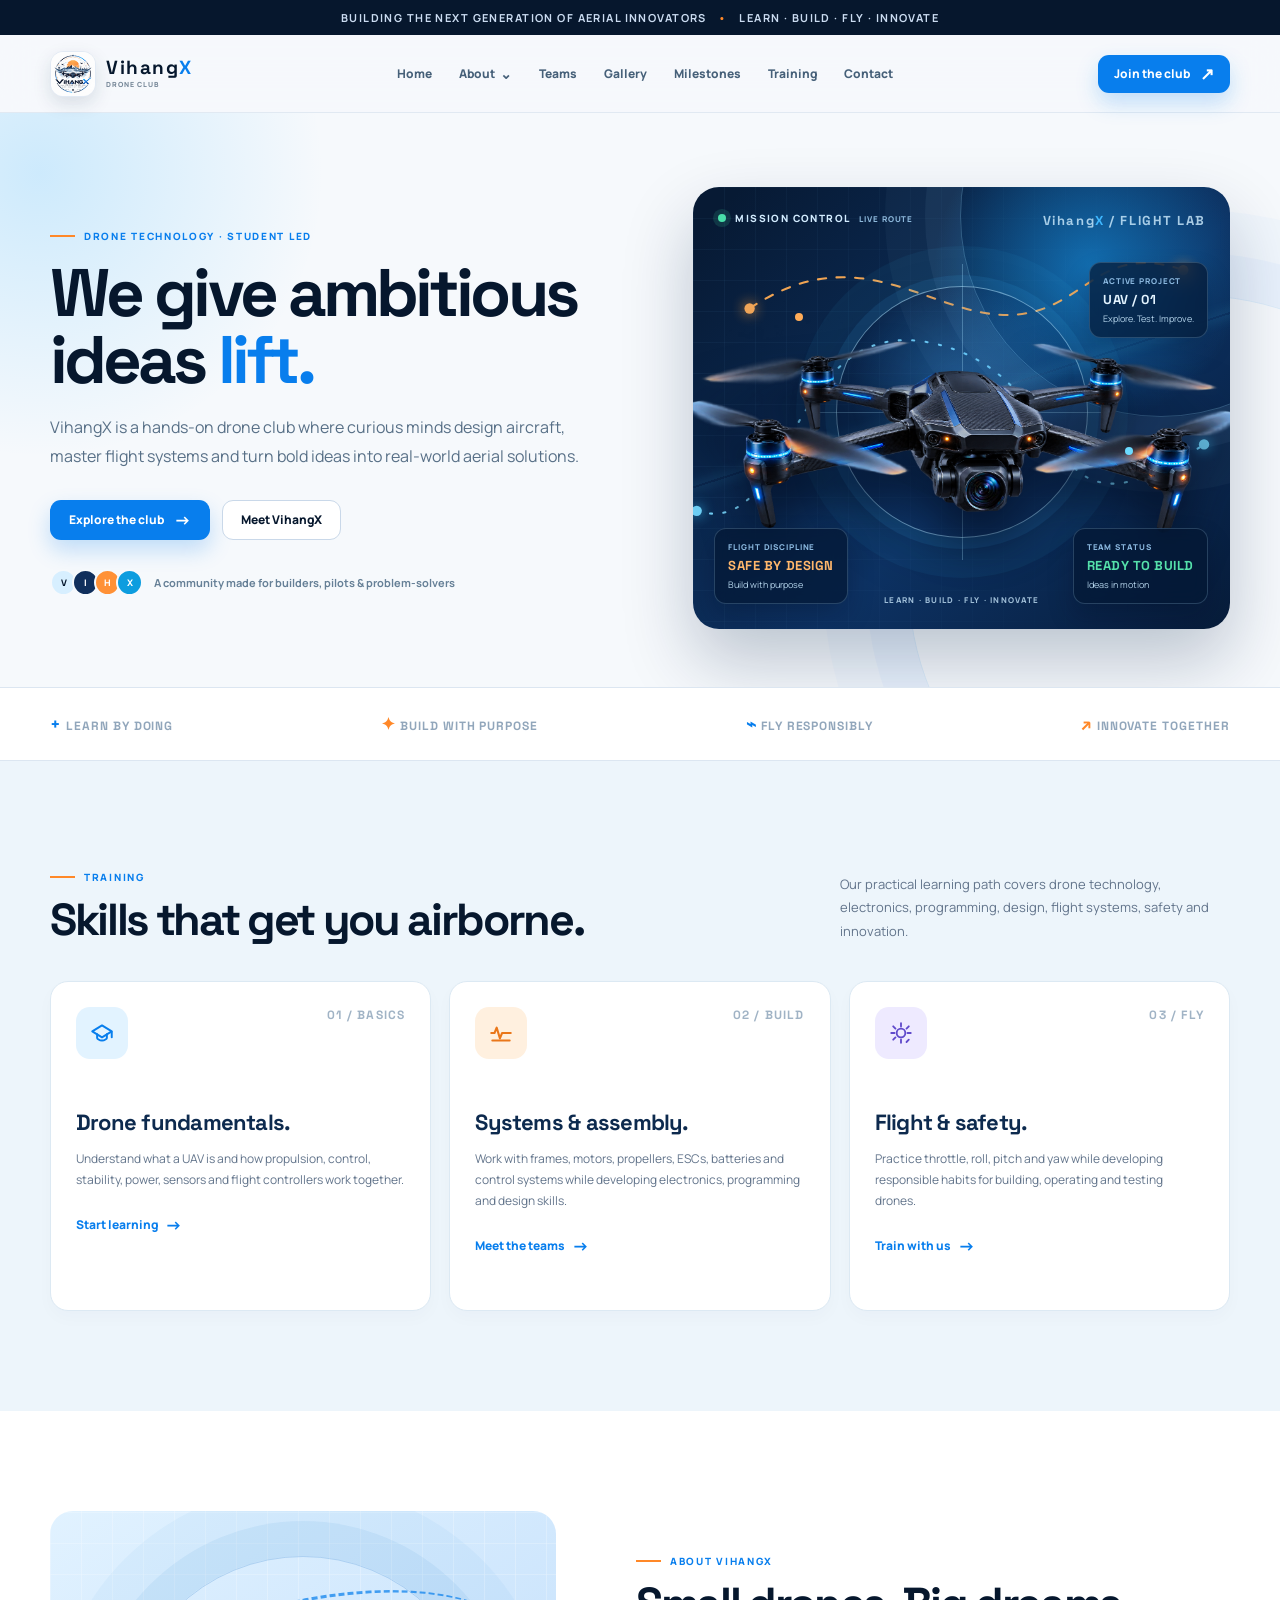
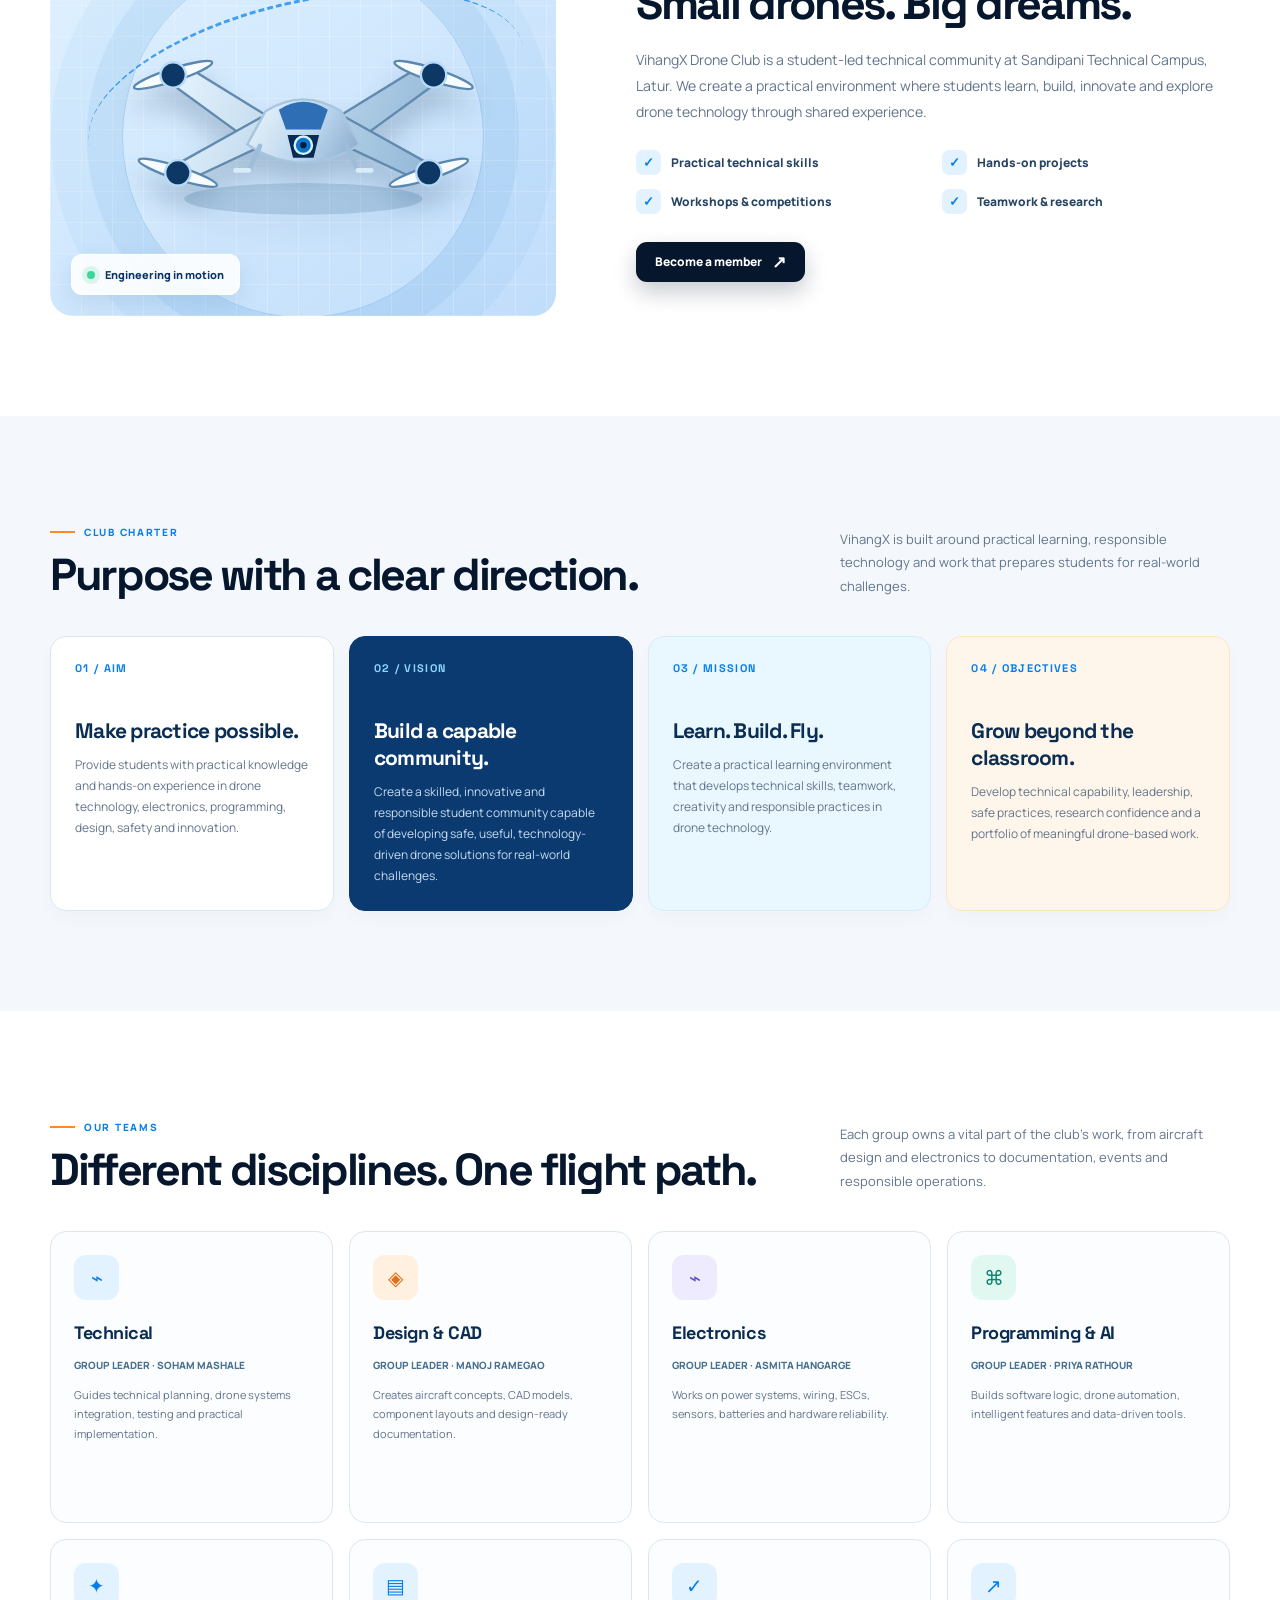
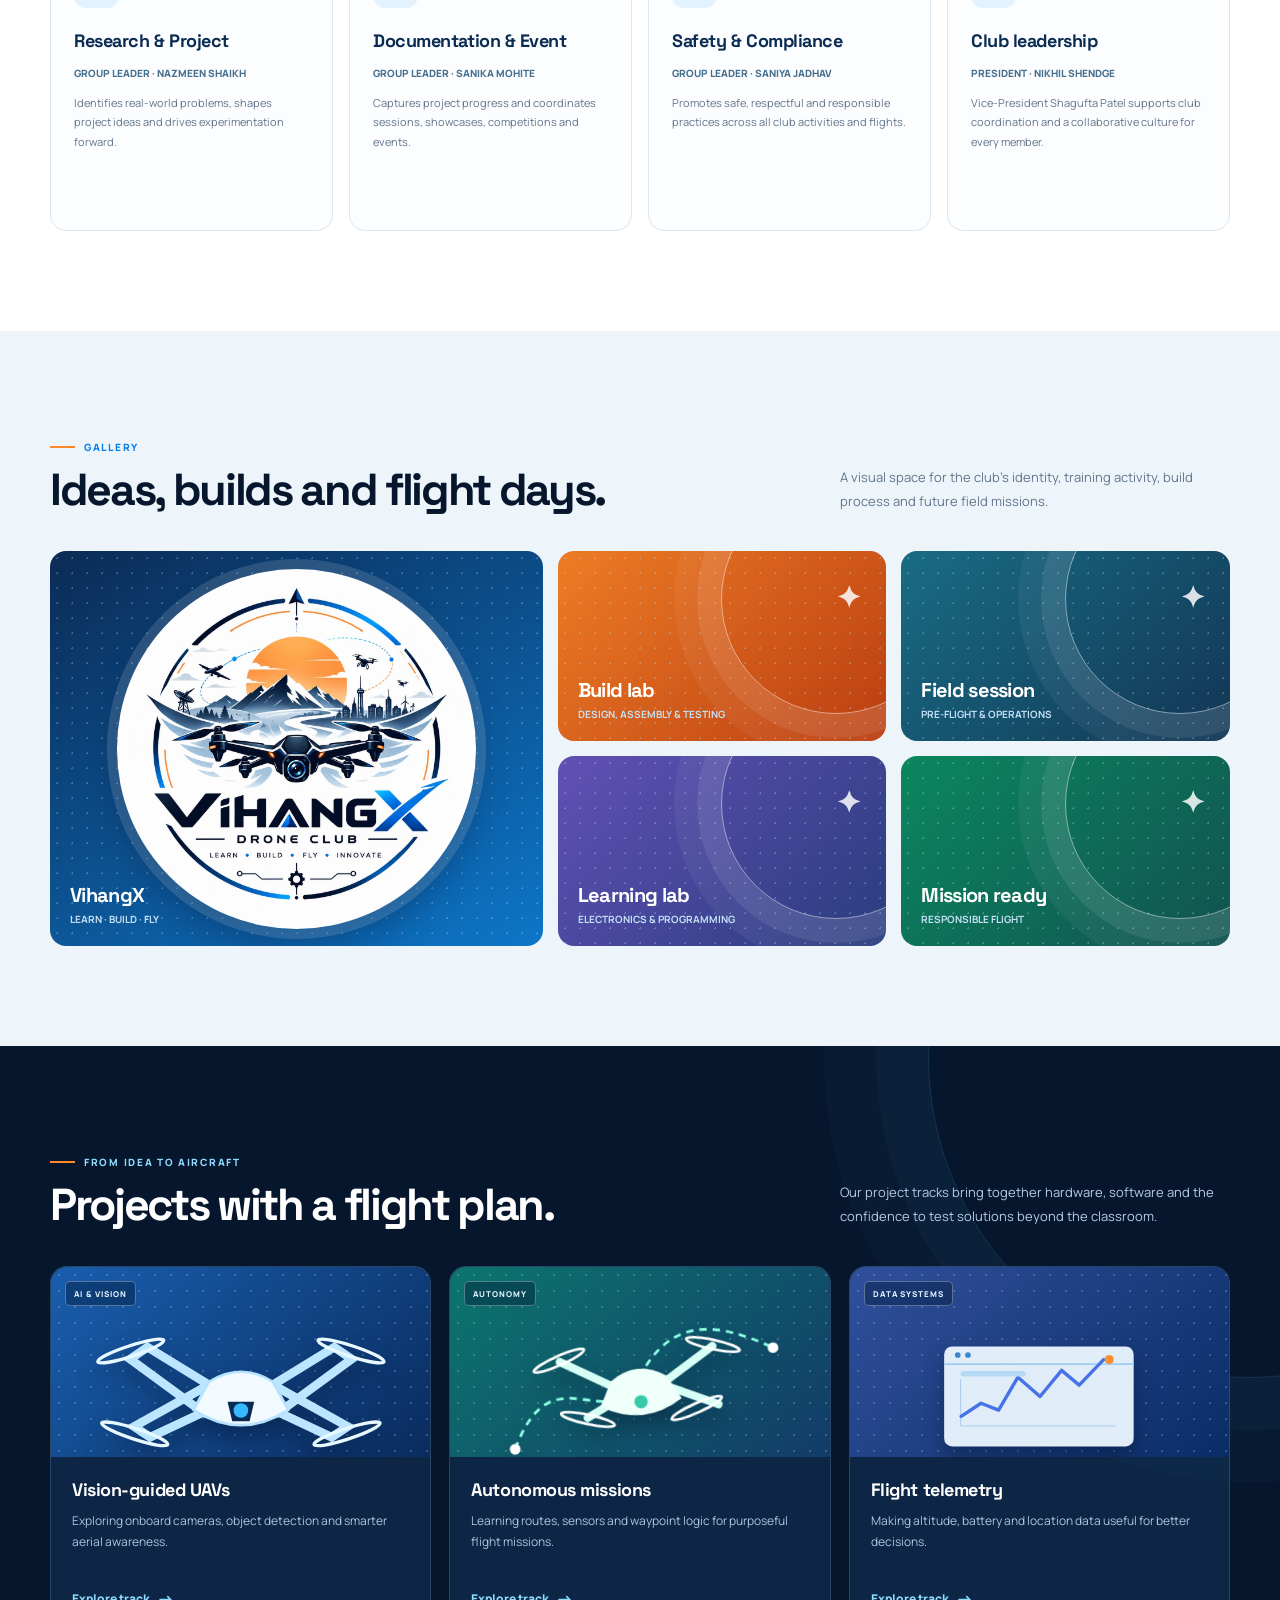
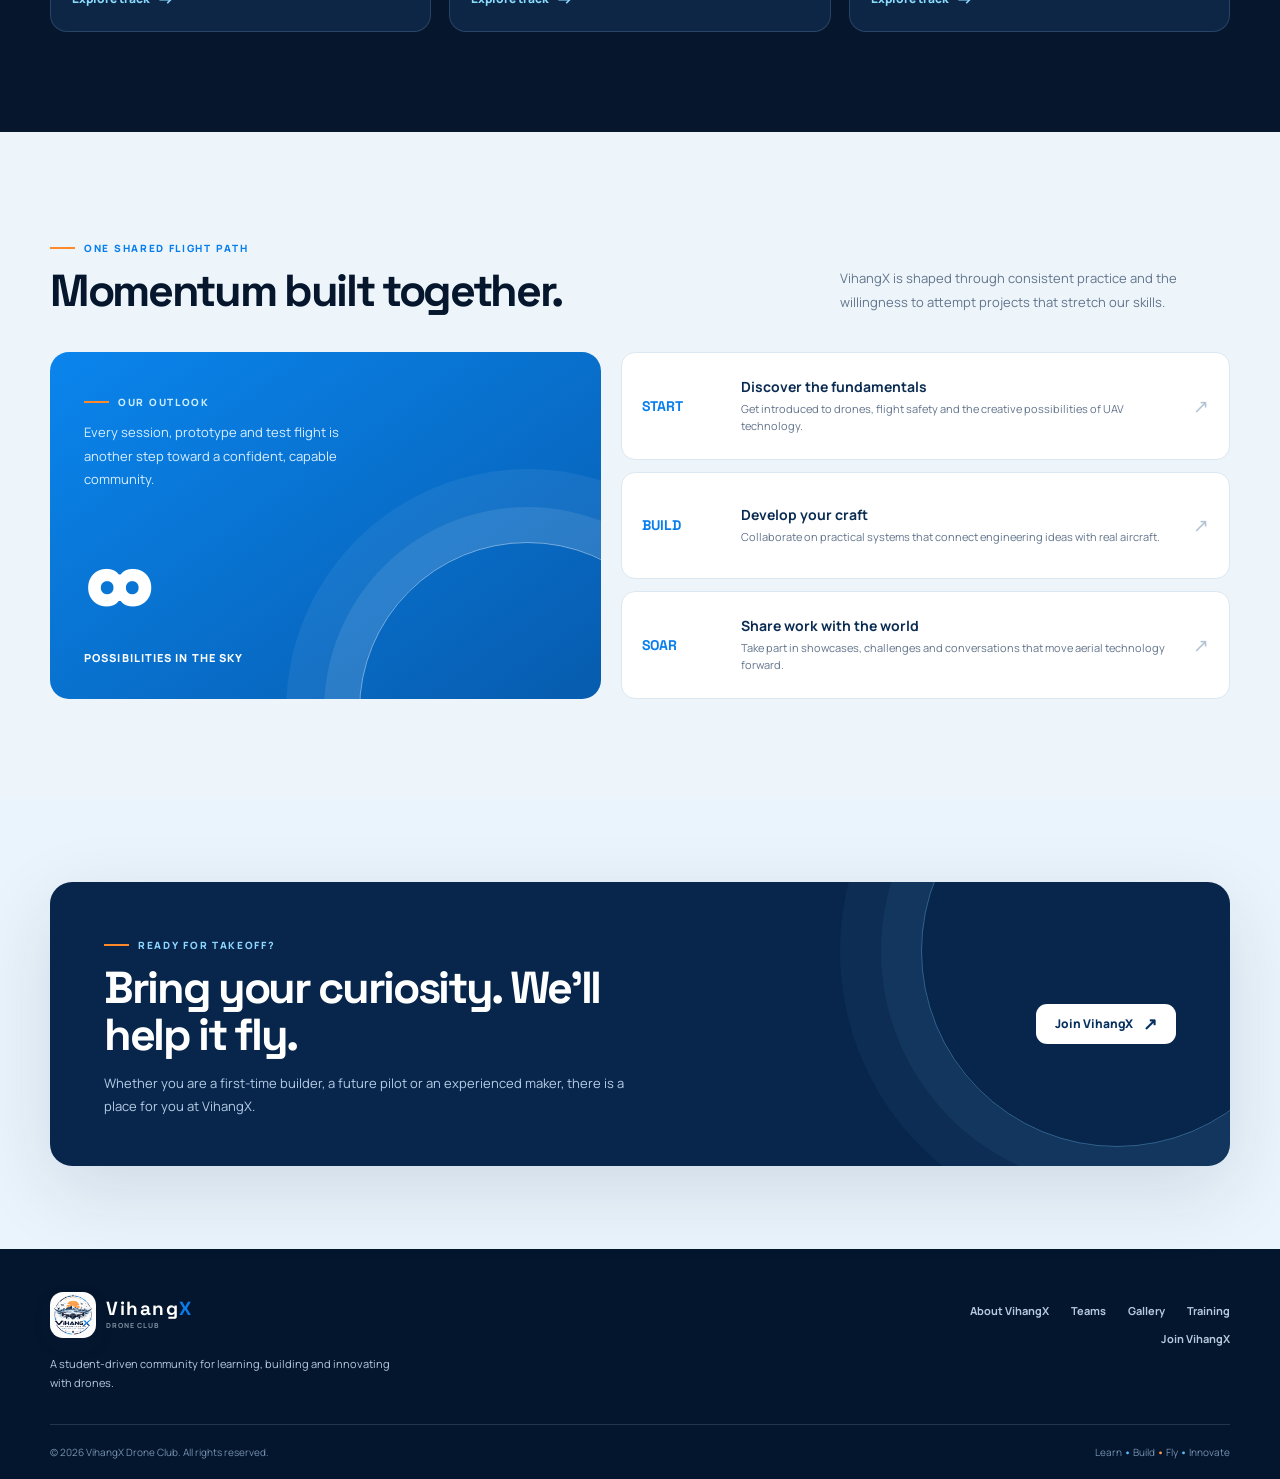
==== commit 465a49e2: "Remove homepage team dashboard counters" ====
--- a/index.html
+++ b/index.html
@@ -3,6 +3,8 @@
   <head>
     <meta charset="UTF-8" />
     <meta name="viewport" content="width=device-width, initial-scale=1.0" />
+    <meta name="google-site-verification" content="e5MpC37d2uv61e0f96BQwXWlDjIh4Vh9hN7yfPna_c0" />
+    <meta name="google-site-verification" content="06bKhhPWsnLbFrqgzeln_AV5xqYNhgOma2AlE2-gQBg" />
     <meta
       name="description"
       content="VihangX Drone Club — a student community for building, flying and innovating with unmanned aircraft systems."
@@ -137,8 +139,6 @@
       h1 em { color: var(--blue); font-style: normal; }
       .hero-copy { max-width: 535px; margin-bottom: 29px; color: #587087; font-size: 16px; line-height: 1.8; }
       .hero-actions { display: flex; flex-wrap: wrap; gap: 12px; }
-      .hero-stats { display: grid; grid-template-columns: repeat(3, minmax(0, 1fr)); max-width: 505px; margin-top: 29px; border-top: 1px solid #d8e5f0; border-bottom: 1px solid #d8e5f0; }
-      .hero-stat { position: relative; padding: 12px 15px 12px 0; }.hero-stat + .hero-stat { padding-left: 15px; }.hero-stat + .hero-stat::before { position: absolute; width: 1px; height: 28px; top: 50%; left: 0; background: #d8e5f0; content: ""; transform: translateY(-50%); }.hero-stat strong { display: block; color: #0b315c; font-family: "Space Grotesk"; font-size: 19px; line-height: 1; letter-spacing: -.04em; }.hero-stat span { display: block; margin-top: 5px; color: #71879b; font-size: 9px; font-weight: 800; letter-spacing: .07em; text-transform: uppercase; }
       .hero-note { display: flex; align-items: center; gap: 11px; margin-top: 29px; color: #668097; font-size: 11px; font-weight: 700; }
       .people { display: flex; padding-left: 5px; }
       .people i { display: grid; width: 27px; height: 27px; margin-left: -5px; place-items: center; border: 2px solid var(--paper); border-radius: 50%; color: var(--ink); background: #d7efff; font-size: 9px; font-style: normal; font-weight: 800; }
@@ -228,7 +228,6 @@
       @media (max-width: 1050px) { .links { gap: 16px; font-size: 11px; }.nav-dropdown > button { font-size: 11px; }.nav-cta { padding: 11px 12px; }.charter-grid, .team-grid { grid-template-columns: repeat(2, 1fr); } }
       @media (max-width: 940px) { .hero-grid { gap: 34px; }.section-head { grid-template-columns: 1fr 330px; }.about-grid { gap: 44px; }.join-panel { padding: 38px; } }
       @media (max-width: 760px) { .wrap { width: min(100% - 32px, 540px); }.announcement { font-size: 9px; }.nav { min-height: 67px; }.brand-logo { width: 40px; height: 40px; }.brand-title { font-size: 17px; }.links { position: absolute; display: none; top: 77px; right: 16px; left: 16px; padding: 10px 16px; border: 1px solid #dce7f1; border-radius: 13px; background: white; box-shadow: 0 17px 36px rgba(3,27,62,.15); }.links.open { display: grid; }.links > a, .nav-dropdown > button { width: 100%; padding: 9px 3px; border-bottom: 1px solid #ecf1f5; text-align: left; }.nav-dropdown > button { justify-content: space-between; }.about-menu { position: static; min-width: 0; margin: 0; padding: 0 0 0 10px; border: 0; border-radius: 0; box-shadow: none; opacity: 1; pointer-events: auto; transform: none; }.about-menu a { padding: 8px 3px; color: #62809a; }.nav-dropdown.open > button span { transform: none; }.nav-cta { display: none; }.menu { display: block; }.hero { padding-top: 53px; }.hero-grid, .about-grid { grid-template-columns: 1fr; }.hero-grid { gap: 37px; }.mission-canvas { min-height: 400px; }.section { padding: 69px 0; }.section-head { grid-template-columns: 1fr; gap: 15px; margin-bottom: 28px; }.program-grid, .project-grid, .charter-grid, .team-grid { grid-template-columns: 1fr; }.program { min-height: 280px; }.program h3 { margin-top: 34px; }.about-display { min-height: 360px; }.achievement-grid { grid-template-columns: 1fr; }.big-number { min-height: 281px; }.gallery-grid { grid-template-columns: 1fr 1fr; grid-template-rows: 230px 160px 160px; }.gallery-tile--featured { grid-column: span 2; grid-row: auto; }.gallery-tile--featured img { width: 175px; }.join { padding: 58px 0; }.join-panel { align-items: start; flex-direction: column; gap: 25px; padding: 32px 27px; }.footer-top, .footer-bottom { flex-direction: column; }.footer-nav { justify-content: start; padding-top: 0; }.footer-bottom { gap: 7px; }.milestone { grid-template-columns: 63px 1fr auto; padding: 15px; } }
-      @media (max-width: 520px) { .hero-stats { max-width: 100%; }.hero-stat { padding-right: 9px; }.hero-stat + .hero-stat { padding-left: 9px; }.hero-stat strong { font-size: 17px; }.hero-stat span { font-size: 8px; letter-spacing: .04em; } }
       @media (max-width: 430px) { h1 { font-size: 43px; }.hero-copy { font-size: 14px; }.mission-canvas { min-height: 347px; }.mission-core { width: 202px; height: 202px; top: 79px; }.hero-drone { width: 94%; top: 125px; }.hero-drone--render { width: 116%; top: 103px; }.mission-tile { padding: 8px 10px; }.mission-tile small { font-size: 7px; }.mission-tile b { font-size: 10px; }.mission-tile span { display: none; }.mission-tile--one { top: 54px; right: 13px; }.mission-tile--two { left: 13px; bottom: 17px; }.mission-tile--three { right: 13px; bottom: 17px; }.vx-mark { top: 23px; right: 16px; font-size: 9px; }.mission-kicker { top: 23px; left: 16px; font-size: 8px; }.mission-kicker span { display: none; }.canvas-label { bottom: 7px; font-size: 6px; }.ticker-track { gap: 12px; font-size: 9px; }.ticker-track span:nth-child(n+4) { display: none; }.features { grid-template-columns: 1fr; }.about-display { min-height: 320px; }.about-drone { top: 79px; }.about-badge { left: 14px; bottom: 14px; }.big-number strong { font-size: 95px; }.gallery-grid { grid-template-columns: 1fr; grid-template-rows: 216px repeat(4, 155px); }.gallery-tile--featured { grid-column: auto; }.gallery-tile--featured img { width: 145px; }.modal-card { padding: 28px 23px; } }
       @media (prefers-reduced-motion: reduce) { *, *::before, *::after { scroll-behavior: auto !important; animation-duration: .01ms !important; transition-duration: .01ms !important; } }
     </style>
@@ -275,11 +274,6 @@
             <div class="hero-actions">
               <a class="button" href="#training">Explore the club <span class="button-arrow">→</span></a>
               <a class="button button--light" href="#about">Meet VihangX</a>
-            </div>
-            <div class="hero-stats" aria-label="VihangX at a glance">
-              <div class="hero-stat"><strong>07</strong><span>Specialist teams</span></div>
-              <div class="hero-stat"><strong>45</strong><span>Team builders</span></div>
-              <div class="hero-stat"><strong>01</strong><span>Shared mission</span></div>
             </div>
             <div class="hero-note"><span class="people"><i>V</i><i>I</i><i>H</i><i>X</i></span> A community made for builders, pilots &amp; problem-solvers</div>
           </div>
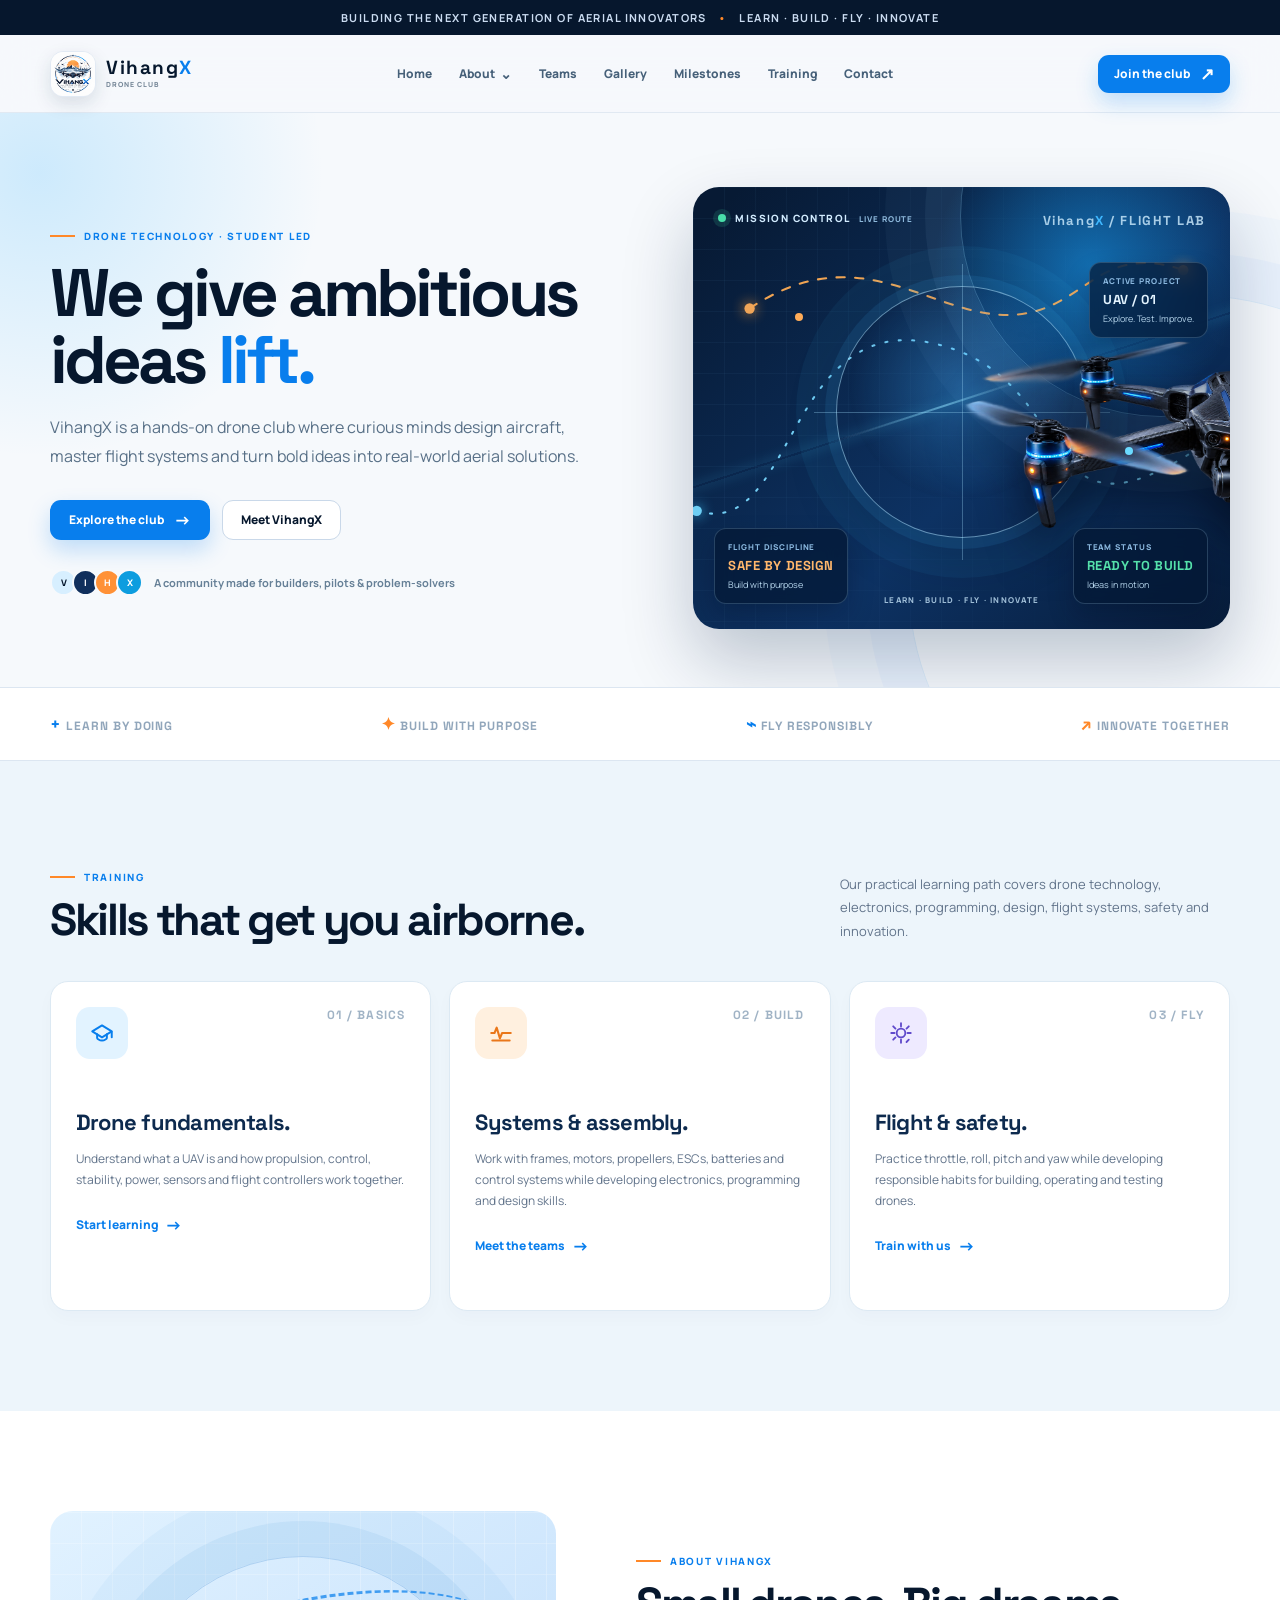
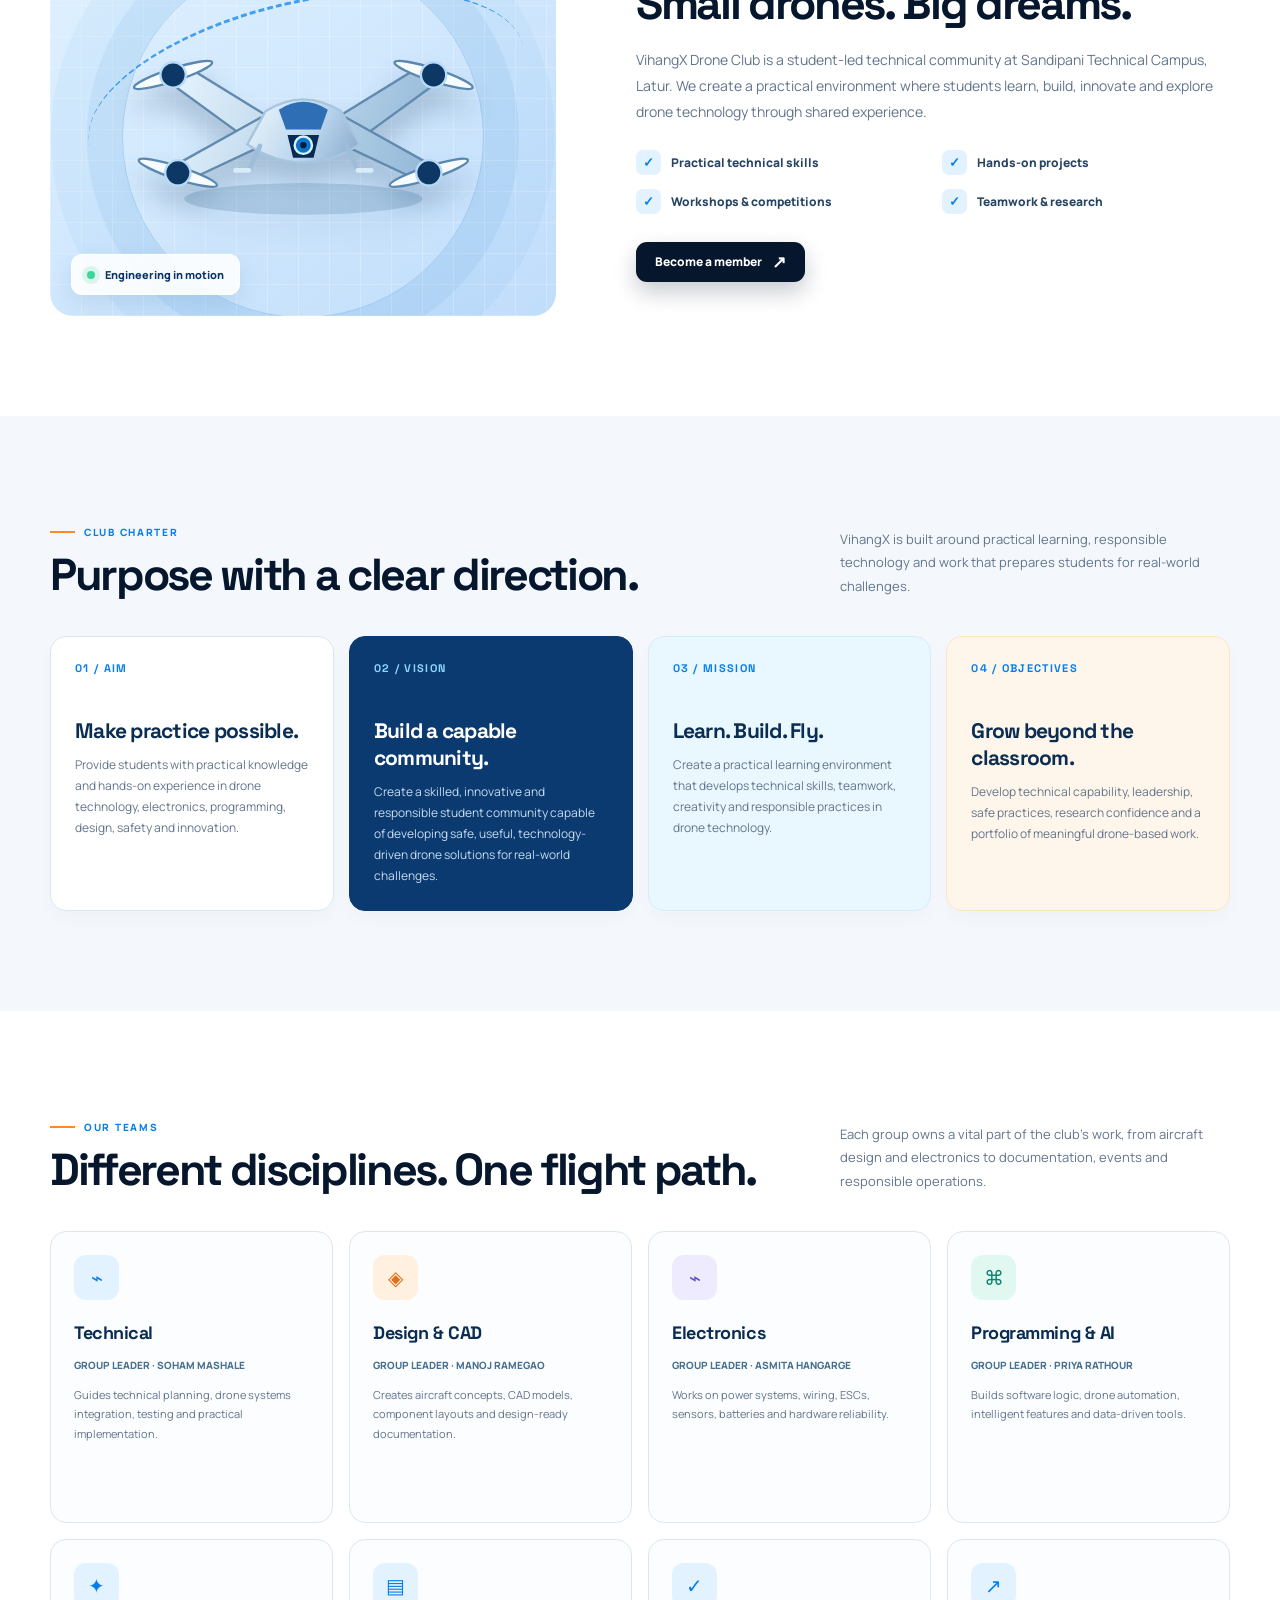
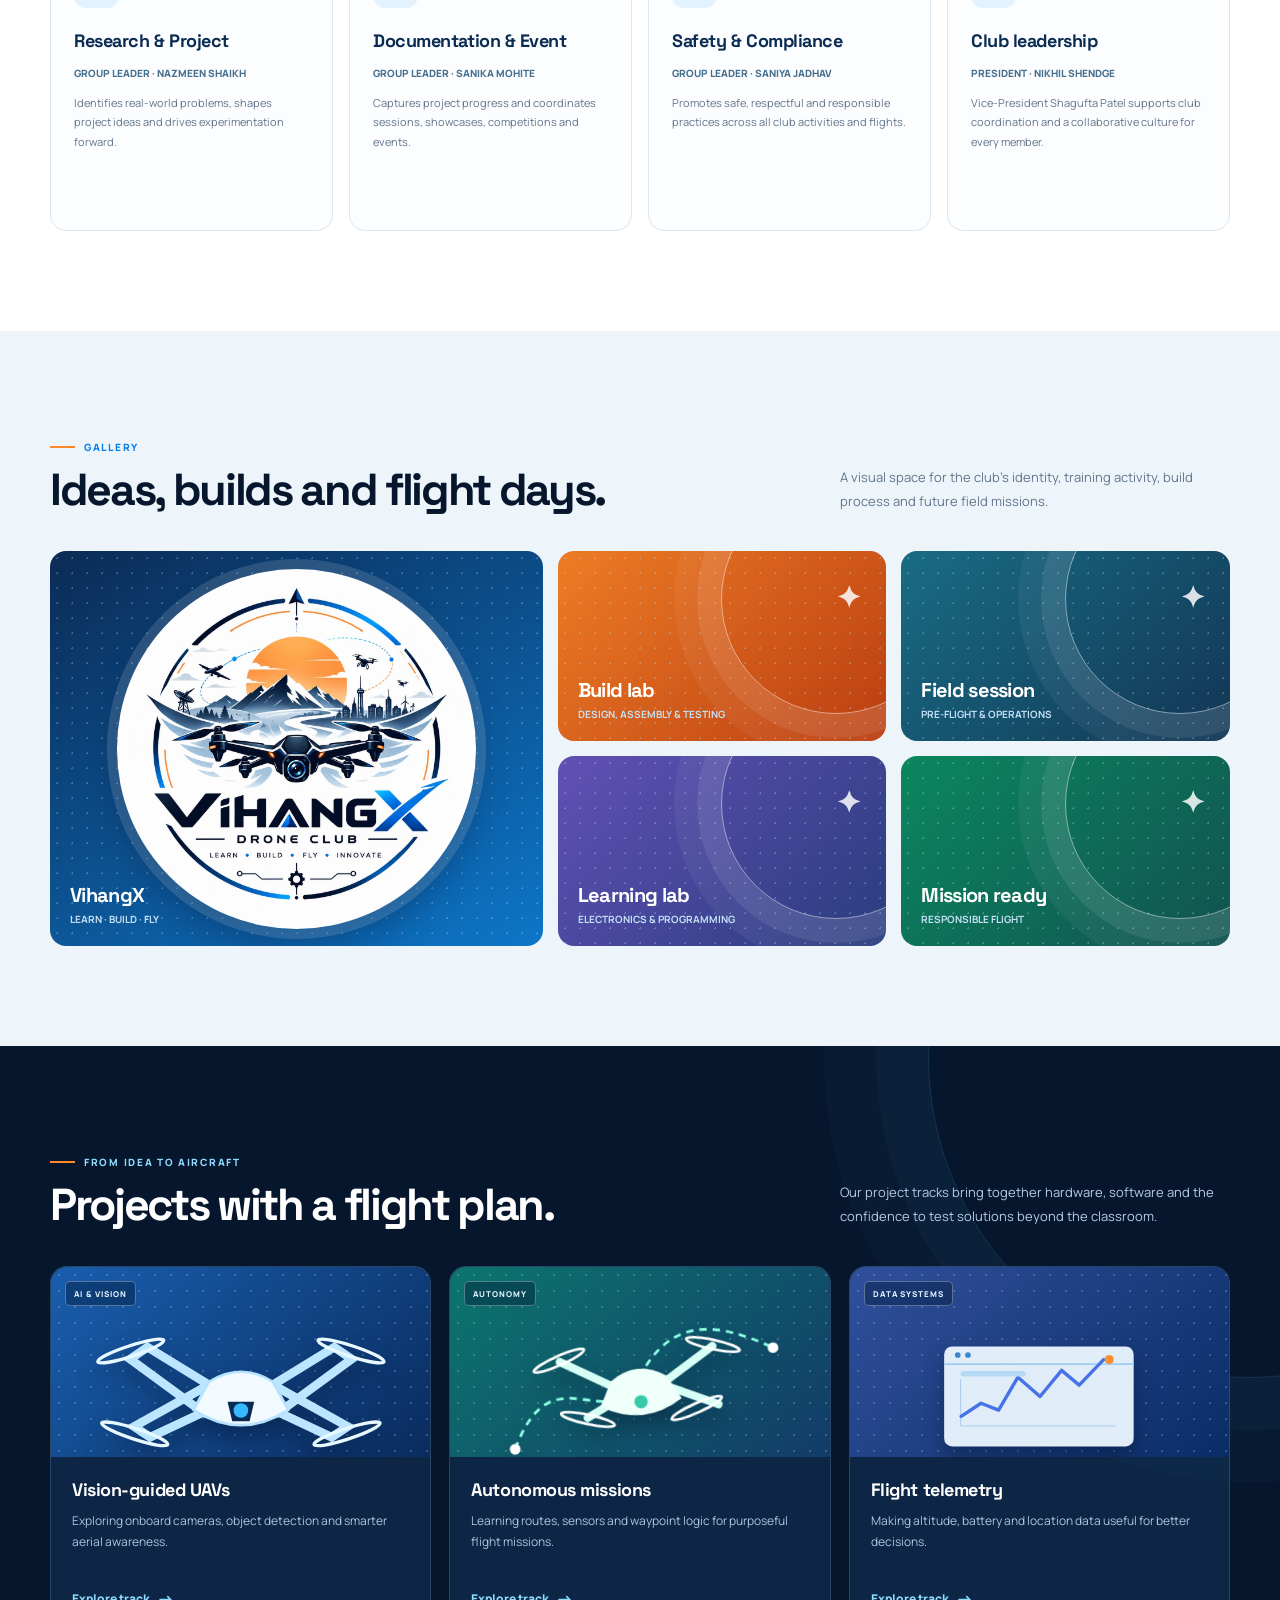
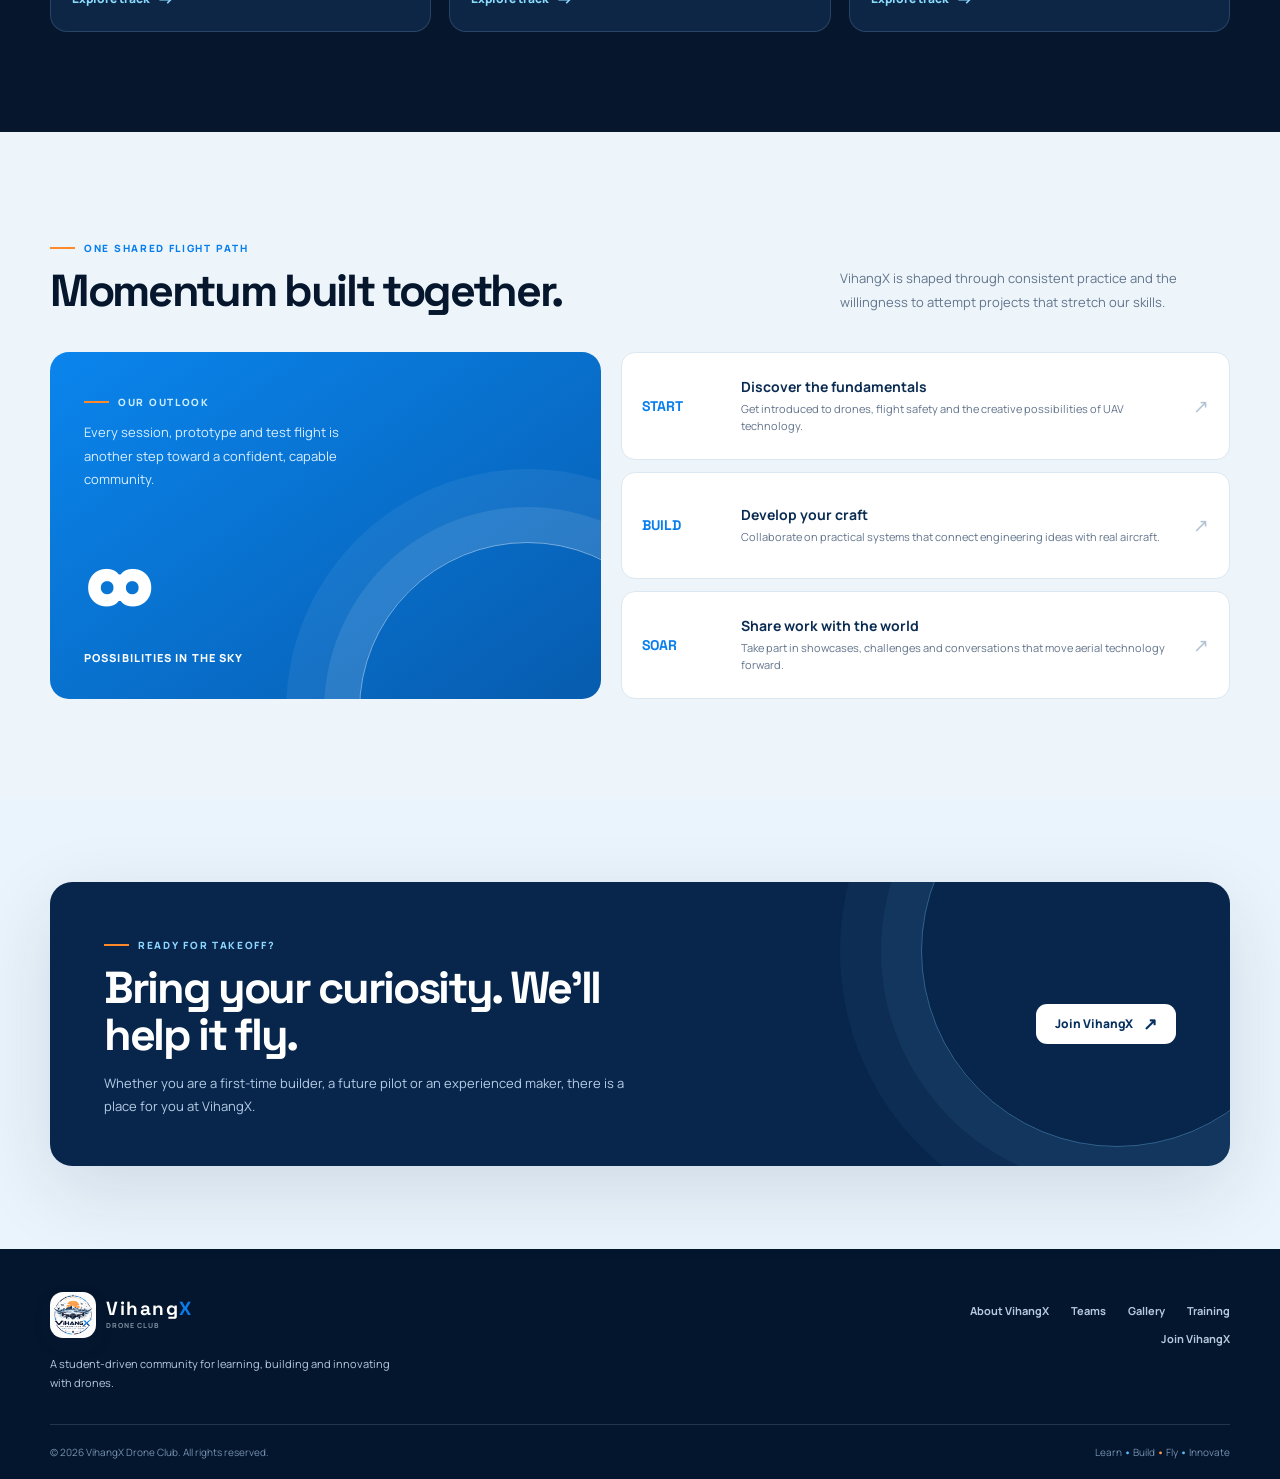
==== commit f5eea90c: "Add shareable homepage colour demos" ====
--- a/index.html
+++ b/index.html
@@ -154,8 +154,13 @@
       .route-path { fill: none; stroke: #7ad9ff; stroke-width: 2; stroke-linecap: round; stroke-dasharray: 2 11; animation: routeFlow 8s linear infinite; }.route-path--warm { stroke: #ffad55; stroke-dasharray: 8 10; }.route-dot { fill: #74d9ff; filter: drop-shadow(0 0 6px #3bc8ff); }.route-dot--warm { fill: #ffae5a; filter: drop-shadow(0 0 6px #ff9e37); } @keyframes routeFlow { to { stroke-dashoffset: -120; } }
       .mission-core { position: absolute; z-index: 2; width: 252px; height: 252px; top: 99px; left: 50%; border: 1px solid rgba(170, 226, 255, .55); border-radius: 50%; background: radial-gradient(circle at 50% 40%, rgba(67, 177, 255, .34), rgba(7, 30, 63, .06) 57%, transparent 58%); box-shadow: 0 0 0 11px rgba(66, 188, 255, .1), 0 0 0 40px rgba(66, 188, 255, .055), 0 20px 48px rgba(0, 13, 41, .26); transform: translateX(-50%); }
       .mission-core::before, .mission-core::after { position: absolute; background: rgba(166, 224, 255, .32); content: ""; }.mission-core::before { width: 1px; height: calc(100% + 46px); top: -23px; left: 50%; }.mission-core::after { width: calc(100% + 46px); height: 1px; top: 50%; left: -23px; }
-      .hero-drone { position: absolute; z-index: 3; width: 78%; max-width: 455px; top: 139px; left: 50%; filter: drop-shadow(0 25px 18px rgba(0, 10, 30, .55)); transform: translateX(-50%); }
-      .hero-drone--render { width: 108%; max-width: 560px; top: 111px; filter: drop-shadow(0 28px 22px rgba(0, 7, 23, .6)); transition: filter .3s ease, scale .35s ease; }.mission-canvas:hover .hero-drone--render { filter: drop-shadow(0 33px 25px rgba(0, 7, 23, .7)); scale: 1.018; }
+      .hero-drone-flight { --pointer-x: 0px; --pointer-y: 0px; position: absolute; z-index: 3; width: 108%; max-width: 560px; top: 111px; left: 50%; animation: heroDroneFlight 7.6s cubic-bezier(.45, .05, .25, 1) infinite; pointer-events: none; }
+      .hero-drone-flight::before { position: absolute; width: 48%; height: 22%; top: 44%; left: 26%; border-radius: 50%; opacity: .5; background: radial-gradient(ellipse, rgba(89, 210, 255, .65), rgba(89, 210, 255, 0) 67%); filter: blur(13px); animation: droneGlow 2.8s ease-in-out infinite; content: ""; }
+      .hero-drone { position: relative; display: block; width: 100%; filter: drop-shadow(0 28px 22px rgba(0, 7, 23, .6)); transform-origin: 50% 53%; transition: filter .3s ease, scale .35s ease; animation: droneBank 7.6s ease-in-out infinite; }
+      .mission-canvas:hover .hero-drone { filter: drop-shadow(0 33px 25px rgba(0, 7, 23, .7)); scale: 1.018; }
+      @keyframes heroDroneFlight { 0%, 100% { transform: translate(calc(-50% + var(--pointer-x)), calc(5px + var(--pointer-y))) rotate(-1.3deg); } 23% { transform: translate(calc(-47% + var(--pointer-x)), calc(-10px + var(--pointer-y))) rotate(1deg); } 52% { transform: translate(calc(-53% + var(--pointer-x)), calc(-19px + var(--pointer-y))) rotate(-.8deg); } 76% { transform: translate(calc(-48% + var(--pointer-x)), calc(-5px + var(--pointer-y))) rotate(1.1deg); } }
+      @keyframes droneBank { 0%, 100% { transform: rotate(0deg) scale(1); } 23% { transform: rotate(1.2deg) scale(1.015); } 52% { transform: rotate(-1.6deg) scale(1.025); } 76% { transform: rotate(.8deg) scale(1.012); } }
+      @keyframes droneGlow { 0%, 100% { opacity: .28; scale: .87; } 50% { opacity: .72; scale: 1.1; } }
       .hero-drone .drone-prop { transform-origin: center; animation: propSpin 1.1s linear infinite; }.hero-drone .drone-prop:nth-of-type(2) { animation-direction: reverse; } @keyframes propSpin { to { transform: rotate(360deg); } }
       .mission-tile { position: absolute; z-index: 5; padding: 12px 13px; border: 1px solid rgba(177, 224, 255, .2); border-radius: 12px; color: #e3f4ff; background: rgba(4, 23, 52, .7); box-shadow: 0 13px 26px rgba(0, 10, 30, .23); backdrop-filter: blur(10px); }.mission-tile small { display: block; margin-bottom: 5px; color: #8bb8df; font-size: 8px; font-weight: 800; letter-spacing: .11em; }.mission-tile b { display: block; font-family: "Space Grotesk"; font-size: 13px; letter-spacing: .04em; }.mission-tile span { display: block; margin-top: 4px; color: #b5d4eb; font-size: 9px; }.mission-tile--one { top: 75px; right: 22px; }.mission-tile--two { bottom: 25px; left: 21px; }.mission-tile--two b { color: #ffb76c; }.mission-tile--three { right: 22px; bottom: 25px; }.mission-tile--three b { color: #55e1ab; }
       .vx-mark { position: absolute; z-index: 4; right: 24px; top: 25px; color: rgba(208, 238, 255, .8); font-family: "Space Grotesk"; font-size: 13px; font-weight: 700; letter-spacing: .12em; }.vx-mark em { color: #3fb8ff; font-style: normal; }.canvas-label { position: absolute; z-index: 4; bottom: 24px; left: 50%; color: rgba(205, 235, 255, .76); font-size: 8px; font-weight: 800; letter-spacing: .16em; transform: translateX(-50%); white-space: nowrap; }
@@ -228,7 +233,7 @@
       @media (max-width: 1050px) { .links { gap: 16px; font-size: 11px; }.nav-dropdown > button { font-size: 11px; }.nav-cta { padding: 11px 12px; }.charter-grid, .team-grid { grid-template-columns: repeat(2, 1fr); } }
       @media (max-width: 940px) { .hero-grid { gap: 34px; }.section-head { grid-template-columns: 1fr 330px; }.about-grid { gap: 44px; }.join-panel { padding: 38px; } }
       @media (max-width: 760px) { .wrap { width: min(100% - 32px, 540px); }.announcement { font-size: 9px; }.nav { min-height: 67px; }.brand-logo { width: 40px; height: 40px; }.brand-title { font-size: 17px; }.links { position: absolute; display: none; top: 77px; right: 16px; left: 16px; padding: 10px 16px; border: 1px solid #dce7f1; border-radius: 13px; background: white; box-shadow: 0 17px 36px rgba(3,27,62,.15); }.links.open { display: grid; }.links > a, .nav-dropdown > button { width: 100%; padding: 9px 3px; border-bottom: 1px solid #ecf1f5; text-align: left; }.nav-dropdown > button { justify-content: space-between; }.about-menu { position: static; min-width: 0; margin: 0; padding: 0 0 0 10px; border: 0; border-radius: 0; box-shadow: none; opacity: 1; pointer-events: auto; transform: none; }.about-menu a { padding: 8px 3px; color: #62809a; }.nav-dropdown.open > button span { transform: none; }.nav-cta { display: none; }.menu { display: block; }.hero { padding-top: 53px; }.hero-grid, .about-grid { grid-template-columns: 1fr; }.hero-grid { gap: 37px; }.mission-canvas { min-height: 400px; }.section { padding: 69px 0; }.section-head { grid-template-columns: 1fr; gap: 15px; margin-bottom: 28px; }.program-grid, .project-grid, .charter-grid, .team-grid { grid-template-columns: 1fr; }.program { min-height: 280px; }.program h3 { margin-top: 34px; }.about-display { min-height: 360px; }.achievement-grid { grid-template-columns: 1fr; }.big-number { min-height: 281px; }.gallery-grid { grid-template-columns: 1fr 1fr; grid-template-rows: 230px 160px 160px; }.gallery-tile--featured { grid-column: span 2; grid-row: auto; }.gallery-tile--featured img { width: 175px; }.join { padding: 58px 0; }.join-panel { align-items: start; flex-direction: column; gap: 25px; padding: 32px 27px; }.footer-top, .footer-bottom { flex-direction: column; }.footer-nav { justify-content: start; padding-top: 0; }.footer-bottom { gap: 7px; }.milestone { grid-template-columns: 63px 1fr auto; padding: 15px; } }
-      @media (max-width: 430px) { h1 { font-size: 43px; }.hero-copy { font-size: 14px; }.mission-canvas { min-height: 347px; }.mission-core { width: 202px; height: 202px; top: 79px; }.hero-drone { width: 94%; top: 125px; }.hero-drone--render { width: 116%; top: 103px; }.mission-tile { padding: 8px 10px; }.mission-tile small { font-size: 7px; }.mission-tile b { font-size: 10px; }.mission-tile span { display: none; }.mission-tile--one { top: 54px; right: 13px; }.mission-tile--two { left: 13px; bottom: 17px; }.mission-tile--three { right: 13px; bottom: 17px; }.vx-mark { top: 23px; right: 16px; font-size: 9px; }.mission-kicker { top: 23px; left: 16px; font-size: 8px; }.mission-kicker span { display: none; }.canvas-label { bottom: 7px; font-size: 6px; }.ticker-track { gap: 12px; font-size: 9px; }.ticker-track span:nth-child(n+4) { display: none; }.features { grid-template-columns: 1fr; }.about-display { min-height: 320px; }.about-drone { top: 79px; }.about-badge { left: 14px; bottom: 14px; }.big-number strong { font-size: 95px; }.gallery-grid { grid-template-columns: 1fr; grid-template-rows: 216px repeat(4, 155px); }.gallery-tile--featured { grid-column: auto; }.gallery-tile--featured img { width: 145px; }.modal-card { padding: 28px 23px; } }
+      @media (max-width: 430px) { h1 { font-size: 43px; }.hero-copy { font-size: 14px; }.mission-canvas { min-height: 347px; }.mission-core { width: 202px; height: 202px; top: 79px; }.hero-drone-flight { width: 116%; top: 103px; }.hero-drone { width: 100%; }.mission-tile { padding: 8px 10px; }.mission-tile small { font-size: 7px; }.mission-tile b { font-size: 10px; }.mission-tile span { display: none; }.mission-tile--one { top: 54px; right: 13px; }.mission-tile--two { left: 13px; bottom: 17px; }.mission-tile--three { right: 13px; bottom: 17px; }.vx-mark { top: 23px; right: 16px; font-size: 9px; }.mission-kicker { top: 23px; left: 16px; font-size: 8px; }.mission-kicker span { display: none; }.canvas-label { bottom: 7px; font-size: 6px; }.ticker-track { gap: 12px; font-size: 9px; }.ticker-track span:nth-child(n+4) { display: none; }.features { grid-template-columns: 1fr; }.about-display { min-height: 320px; }.about-drone { top: 79px; }.about-badge { left: 14px; bottom: 14px; }.big-number strong { font-size: 95px; }.gallery-grid { grid-template-columns: 1fr; grid-template-rows: 216px repeat(4, 155px); }.gallery-tile--featured { grid-column: auto; }.gallery-tile--featured img { width: 145px; }.modal-card { padding: 28px 23px; } }
       @media (prefers-reduced-motion: reduce) { *, *::before, *::after { scroll-behavior: auto !important; animation-duration: .01ms !important; transition-duration: .01ms !important; } }
     </style>
   </head>
@@ -288,7 +293,7 @@
             </svg>
             <span class="mission-core"></span>
             <span class="mission-sweep"></span><span class="mission-beacon mission-beacon--one"></span><span class="mission-beacon mission-beacon--two"></span>
-            <img class="hero-drone hero-drone--render" src="assets/vihangx-hero-drone.png" alt="Modern quadcopter drone with blue and orange navigation lights" />
+            <div class="hero-drone-flight"><img class="hero-drone hero-drone--render" src="assets/vihangx-hero-drone.png" alt="Modern quadcopter drone with blue and orange navigation lights" /></div>
             <div class="mission-tile mission-tile--one"><small>ACTIVE PROJECT</small><b>UAV / 01</b><span>Explore. Test. Improve.</span></div>
             <div class="mission-tile mission-tile--two"><small>FLIGHT DISCIPLINE</small><b>SAFE BY DESIGN</b><span>Build with purpose</span></div>
             <div class="mission-tile mission-tile--three"><small>TEAM STATUS</small><b>READY TO BUILD</b><span>Ideas in motion</span></div>
@@ -422,7 +427,7 @@
         toast.classList.add('show'); window.setTimeout(() => toast.classList.remove('show'), 3600);
       });
       const missionCanvas = document.querySelector('.mission-canvas');
-      const missionDrone = document.querySelector('.hero-drone--render');
+      const missionDrone = document.querySelector('.hero-drone-flight');
       const reducedMotion = window.matchMedia('(prefers-reduced-motion: reduce)').matches;
       if (missionCanvas && missionDrone && !reducedMotion && window.matchMedia('(pointer: fine)').matches) {
         missionCanvas.addEventListener('pointermove', event => {
@@ -431,12 +436,14 @@
           const y = (event.clientY - bounds.top) / bounds.height;
           missionCanvas.style.setProperty('--glow-x', `${Math.round(x * 100)}%`);
           missionCanvas.style.setProperty('--glow-y', `${Math.round(y * 100)}%`);
-          missionDrone.style.transform = `translate(calc(-50% + ${(x - .5) * 10}px), ${(y - .5) * 8}px)`;
+          missionDrone.style.setProperty('--pointer-x', `${(x - .5) * 10}px`);
+          missionDrone.style.setProperty('--pointer-y', `${(y - .5) * 8}px`);
         });
         missionCanvas.addEventListener('pointerleave', () => {
           missionCanvas.style.setProperty('--glow-x', '74%');
           missionCanvas.style.setProperty('--glow-y', '18%');
-          missionDrone.style.transform = 'translateX(-50%)';
+          missionDrone.style.setProperty('--pointer-x', '0px');
+          missionDrone.style.setProperty('--pointer-y', '0px');
         });
       }
       const observer = new IntersectionObserver(entries => entries.forEach(entry => {
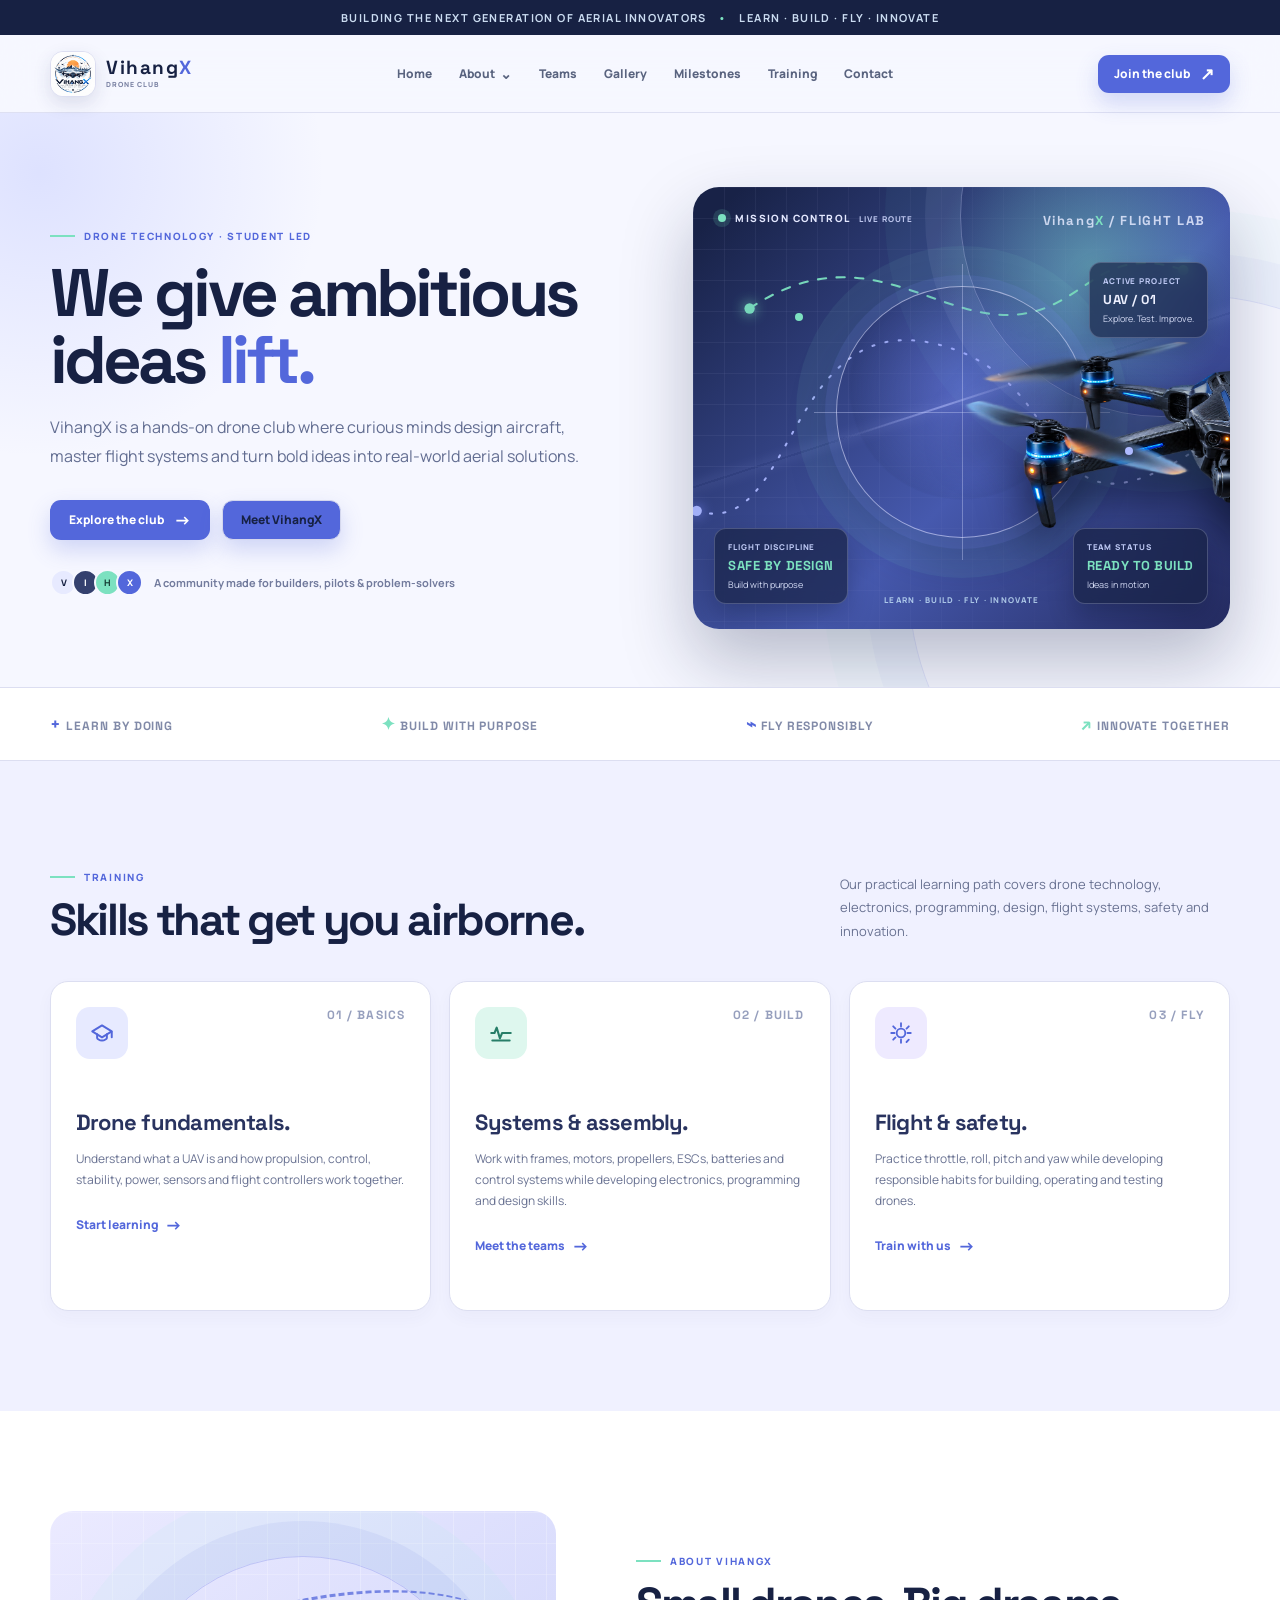
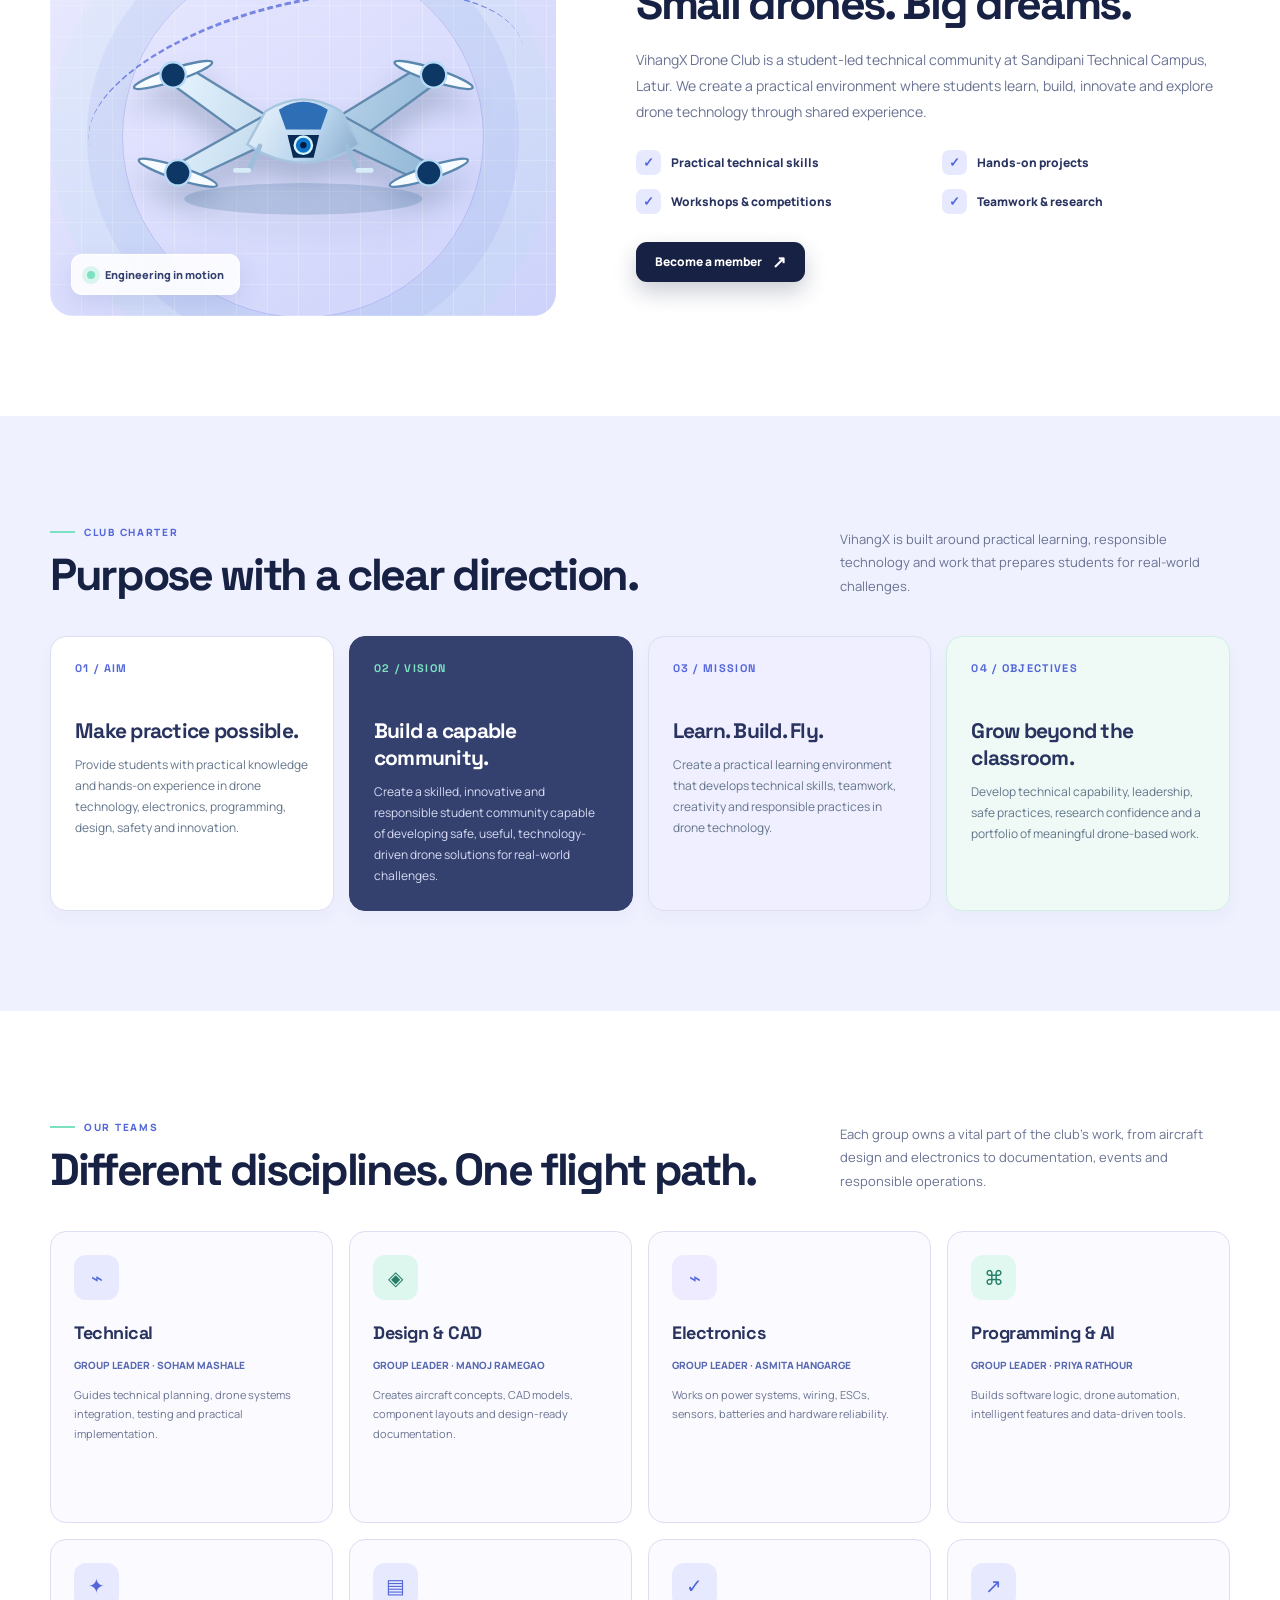
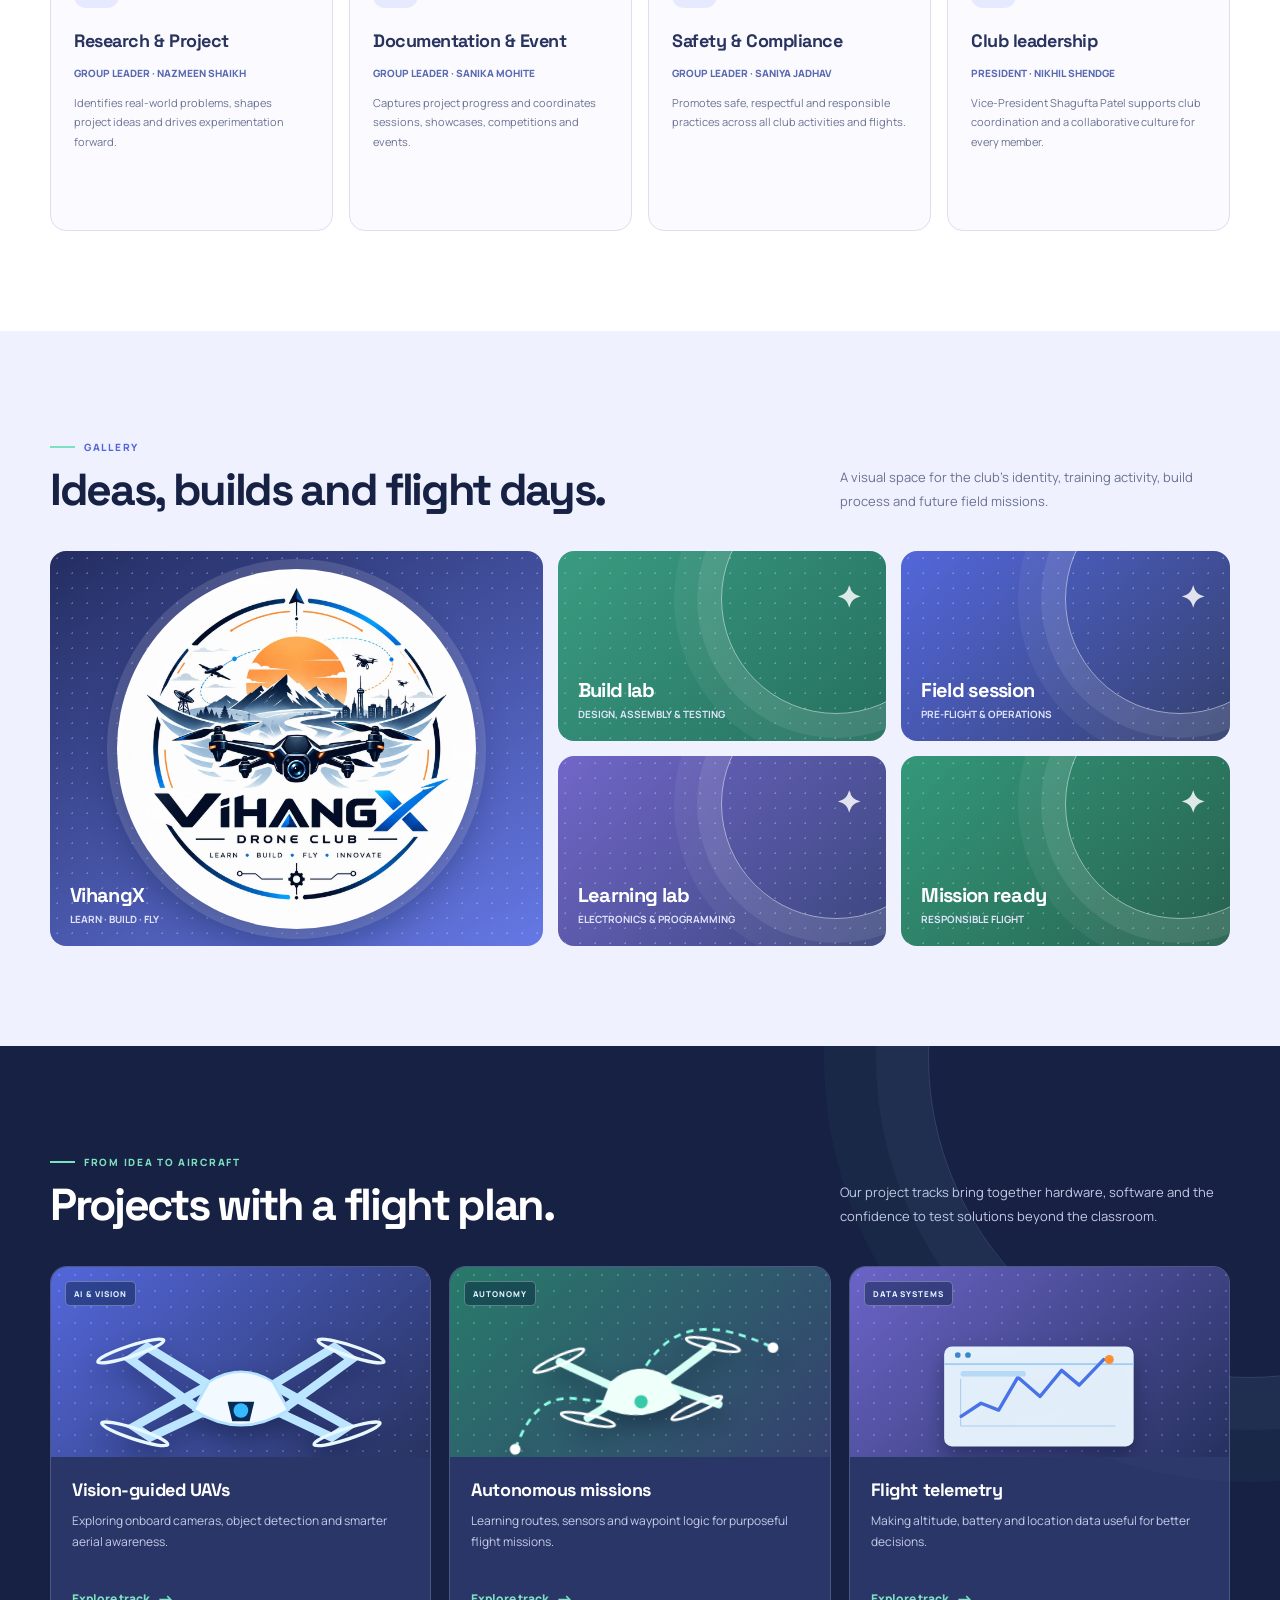
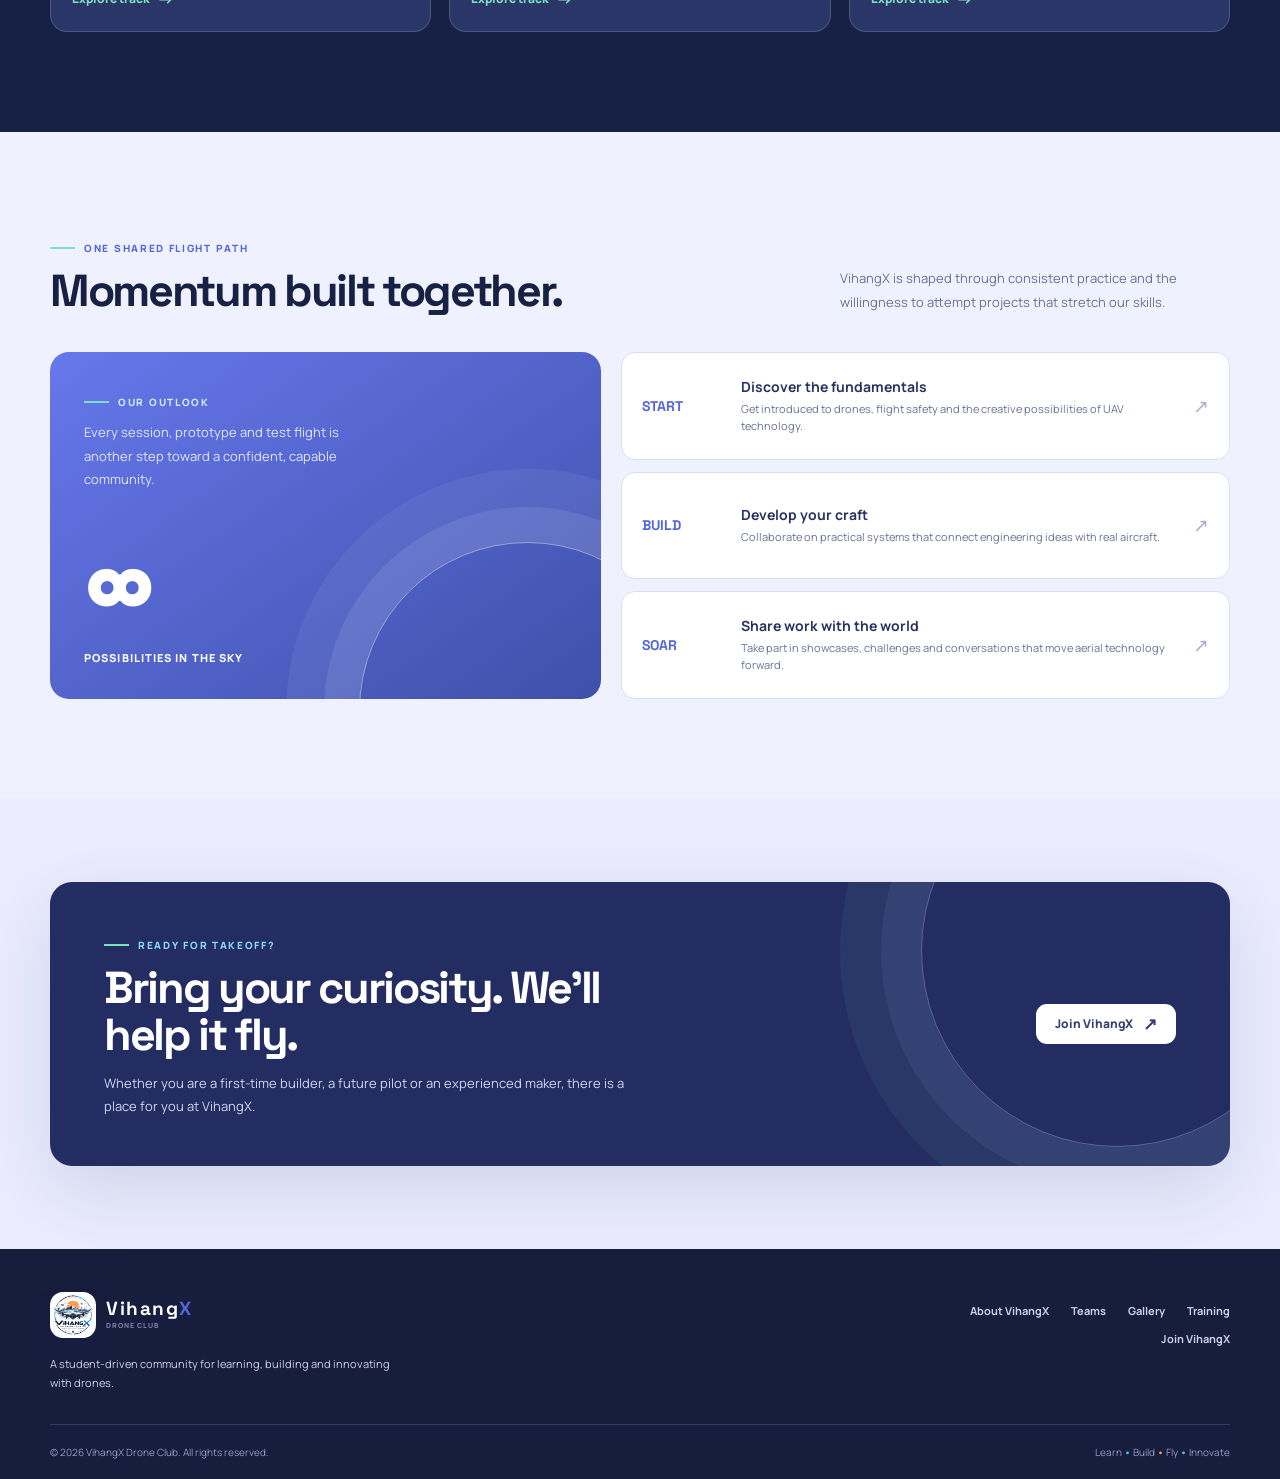
==== commit dbba99ef: "Adopt Indigo Mint theme and remove demos" ====
--- a/index.html
+++ b/index.html
@@ -15,18 +15,18 @@
     <link href="https://fonts.googleapis.com/css2?family=Manrope:wght@400;500;600;700;800&family=Space+Grotesk:wght@400;500;600;700&display=swap" rel="stylesheet" />
     <style>
       :root {
-        --ink: #06172d;
-        --ink-2: #0b2344;
-        --blue: #087eed;
-        --blue-bright: #19a7ff;
-        --sky: #dff3ff;
-        --orange: #ff8828;
-        --orange-soft: #fff0df;
-        --paper: #f6f9fc;
+        --ink: #172143;
+        --ink-2: #34406e;
+        --blue: #5367db;
+        --blue-bright: #7c8dff;
+        --sky: #e7eaff;
+        --orange: #7ce1c0;
+        --orange-soft: #def7ee;
+        --paper: #f6f7ff;
         --white: #ffffff;
-        --line: #dce6f1;
-        --muted: #62748b;
-        --green: #3ed598;
+        --line: #dcdef1;
+        --muted: #697292;
+        --green: #7ce1c0;
         --radius: 18px;
         --shadow: 0 24px 80px rgba(5, 31, 68, 0.12);
       }
@@ -235,6 +235,21 @@
       @media (max-width: 760px) { .wrap { width: min(100% - 32px, 540px); }.announcement { font-size: 9px; }.nav { min-height: 67px; }.brand-logo { width: 40px; height: 40px; }.brand-title { font-size: 17px; }.links { position: absolute; display: none; top: 77px; right: 16px; left: 16px; padding: 10px 16px; border: 1px solid #dce7f1; border-radius: 13px; background: white; box-shadow: 0 17px 36px rgba(3,27,62,.15); }.links.open { display: grid; }.links > a, .nav-dropdown > button { width: 100%; padding: 9px 3px; border-bottom: 1px solid #ecf1f5; text-align: left; }.nav-dropdown > button { justify-content: space-between; }.about-menu { position: static; min-width: 0; margin: 0; padding: 0 0 0 10px; border: 0; border-radius: 0; box-shadow: none; opacity: 1; pointer-events: auto; transform: none; }.about-menu a { padding: 8px 3px; color: #62809a; }.nav-dropdown.open > button span { transform: none; }.nav-cta { display: none; }.menu { display: block; }.hero { padding-top: 53px; }.hero-grid, .about-grid { grid-template-columns: 1fr; }.hero-grid { gap: 37px; }.mission-canvas { min-height: 400px; }.section { padding: 69px 0; }.section-head { grid-template-columns: 1fr; gap: 15px; margin-bottom: 28px; }.program-grid, .project-grid, .charter-grid, .team-grid { grid-template-columns: 1fr; }.program { min-height: 280px; }.program h3 { margin-top: 34px; }.about-display { min-height: 360px; }.achievement-grid { grid-template-columns: 1fr; }.big-number { min-height: 281px; }.gallery-grid { grid-template-columns: 1fr 1fr; grid-template-rows: 230px 160px 160px; }.gallery-tile--featured { grid-column: span 2; grid-row: auto; }.gallery-tile--featured img { width: 175px; }.join { padding: 58px 0; }.join-panel { align-items: start; flex-direction: column; gap: 25px; padding: 32px 27px; }.footer-top, .footer-bottom { flex-direction: column; }.footer-nav { justify-content: start; padding-top: 0; }.footer-bottom { gap: 7px; }.milestone { grid-template-columns: 63px 1fr auto; padding: 15px; } }
       @media (max-width: 430px) { h1 { font-size: 43px; }.hero-copy { font-size: 14px; }.mission-canvas { min-height: 347px; }.mission-core { width: 202px; height: 202px; top: 79px; }.hero-drone-flight { width: 116%; top: 103px; }.hero-drone { width: 100%; }.mission-tile { padding: 8px 10px; }.mission-tile small { font-size: 7px; }.mission-tile b { font-size: 10px; }.mission-tile span { display: none; }.mission-tile--one { top: 54px; right: 13px; }.mission-tile--two { left: 13px; bottom: 17px; }.mission-tile--three { right: 13px; bottom: 17px; }.vx-mark { top: 23px; right: 16px; font-size: 9px; }.mission-kicker { top: 23px; left: 16px; font-size: 8px; }.mission-kicker span { display: none; }.canvas-label { bottom: 7px; font-size: 6px; }.ticker-track { gap: 12px; font-size: 9px; }.ticker-track span:nth-child(n+4) { display: none; }.features { grid-template-columns: 1fr; }.about-display { min-height: 320px; }.about-drone { top: 79px; }.about-badge { left: 14px; bottom: 14px; }.big-number strong { font-size: 95px; }.gallery-grid { grid-template-columns: 1fr; grid-template-rows: 216px repeat(4, 155px); }.gallery-tile--featured { grid-column: auto; }.gallery-tile--featured img { width: 145px; }.modal-card { padding: 28px 23px; } }
       @media (prefers-reduced-motion: reduce) { *, *::before, *::after { scroll-behavior: auto !important; animation-duration: .01ms !important; transition-duration: .01ms !important; } }
+
+      /* Selected palette: Indigo Mint */
+      body { background: var(--paper); }
+      header { border-color: rgba(220, 222, 241, .9); background: rgba(246, 247, 255, .88); }
+      .brand-logo { border-color: #dcdef1; box-shadow: 0 7px 18px rgba(41, 50, 105, .13); }.brand-title small { color: #7b83a4; }.links, .nav-dropdown > button { color: #59637f; }.about-menu { border-color: #dcdef1; box-shadow: 0 17px 36px rgba(31, 39, 89, .16); }.about-menu a:hover, .about-menu a:focus { background: #eef0ff; }
+      .button { background: var(--blue); box-shadow: 0 10px 22px rgba(83, 103, 219, .24); }.button:hover { background: #4356c6; box-shadow: 0 13px 26px rgba(83, 103, 219, .3); }.button--dark { background: var(--ink); box-shadow: 0 10px 22px rgba(23, 33, 67, .22); }.button--dark:hover { background: #273360; }.button--light { border-color: #d4d7ed; }.button--light:hover { background: #eef0ff; }
+      .hero::before { background: radial-gradient(circle, rgba(124, 141, 255, .2), transparent 67%); }.hero::after { border-color: rgba(83, 103, 219, .15); box-shadow: 0 0 0 42px rgba(83, 103, 219, .04), 0 0 0 85px rgba(124, 225, 192, .04); }.hero-copy { color: #626d91; }.hero-note { color: #727b9d; }.people i { color: var(--ink); background: #e7eaff; }.people i:nth-child(2) { background: #34406e; }.people i:nth-child(3) { color: #173f36; background: var(--orange); }.people i:nth-child(4) { background: #5367db; }
+      .mission-canvas { background: radial-gradient(circle at var(--glow-x) var(--glow-y), rgba(124, 225, 192, .45), transparent 29%), linear-gradient(135deg, #182247 5%, #4659ae 58%, #242b60 100%); box-shadow: 0 32px 70px rgba(23, 33, 67, .28); }.mission-canvas:hover { box-shadow: 0 36px 83px rgba(23, 33, 67, .36), 0 0 0 1px rgba(181, 255, 226, .18); }.mission-canvas::before { background-image: linear-gradient(rgba(213, 219, 255, .16) 1px, transparent 1px), linear-gradient(90deg, rgba(213, 219, 255, .16) 1px, transparent 1px); }.mission-canvas::after { border-color: rgba(210, 218, 255, .32); box-shadow: 0 0 0 35px rgba(210, 218, 255, .07), 0 0 0 75px rgba(124, 225, 192, .045); }.mission-kicker { color: #e4e8ff; }.mission-kicker::before { background: var(--orange); box-shadow: 0 0 0 5px rgba(124, 225, 192, .15); }.mission-kicker span { color: #bcc5ed; }.route-path { stroke: #abb7ff; }.route-path--warm { stroke: var(--orange); }.route-dot { fill: #aab7ff; filter: drop-shadow(0 0 6px #7c8dff); }.route-dot--warm { fill: var(--orange); filter: drop-shadow(0 0 6px #7ce1c0); }.mission-core { border-color: rgba(219, 224, 255, .6); background: radial-gradient(circle at 50% 40%, rgba(124, 141, 255, .38), rgba(24, 34, 71, .06) 57%, transparent 58%); box-shadow: 0 0 0 11px rgba(124, 141, 255, .12), 0 0 0 40px rgba(124, 225, 192, .07), 0 20px 48px rgba(17, 24, 58, .28); }.mission-core::before, .mission-core::after { background: rgba(212, 219, 255, .36); }.hero-drone-flight::before { background: radial-gradient(ellipse, rgba(124, 225, 192, .7), rgba(124, 225, 192, 0) 67%); }.mission-tile { border-color: rgba(214, 222, 255, .23); color: #edf0ff; background: rgba(23, 33, 67, .68); }.mission-tile small { color: #bdc8f3; }.mission-tile span { color: #d2d9f3; }.mission-tile--two b, .mission-tile--three b { color: var(--orange); }.vx-mark { color: rgba(230, 235, 255, .84); }.vx-mark em { color: var(--orange); }.mission-sweep { background: linear-gradient(90deg, transparent 0%, transparent 35%, #b6c0ff 48%, rgba(182, 192, 255, .1) 57%, transparent 68%); box-shadow: 0 0 12px rgba(167, 180, 255, .85); }.mission-beacon { color: var(--orange); background: var(--orange); }.mission-beacon--two { color: #aebaff; background: #aebaff; }
+      .ticker { color: #818aa8; }.ticker .orange { color: var(--orange); }.section-head--light .kicker { color: var(--orange); }.section-head--light p { color: #c5cae6; }.pale, .gallery, .club-charter { background: #f0f1ff; }.program { border-color: #dcdef1; box-shadow: 0 7px 17px rgba(51, 60, 122, .035); }.program:hover { box-shadow: 0 24px 45px rgba(51, 60, 122, .14); }.icon-box { background: #e7eaff; }.program:nth-child(2) .icon-box { color: #277e68; background: #def7ee; }.program:nth-child(3) .icon-box { color: #5367db; background: #eeeaff; }.number { color: #969fbd; }.program h3, .feature, .milestone h3, .charter-card h3, .team-card h3 { color: #29335f; }.text-link:hover { color: #4356c6; }
+      .about-display { background: linear-gradient(145deg, #ebeaff, #ccd2fa); }.about-display::after { border-color: rgba(83, 103, 219, .26); box-shadow: 0 0 0 35px rgba(83, 103, 219, .08), 0 0 0 71px rgba(124, 225, 192, .06); }.flight-path { border-color: rgba(83, 103, 219, .75); }.about-badge { color: #34406e; box-shadow: 0 9px 22px rgba(68, 81, 165, .12); }.feature i { background: #e7eaff; }
+      .projects { background: #172143; }.projects::after { border-color: rgba(168, 181, 255, .2); box-shadow: 0 0 0 52px rgba(168, 181, 255, .045), 0 0 0 104px rgba(124, 225, 192, .035); }.project-card { border-color: rgba(213, 219, 255, .2); background: rgba(66, 78, 144, .48); }.project-card:hover { background: rgba(83, 103, 181, .72); }.project-view { background: linear-gradient(135deg, #5367db, #283360); }.project-card:nth-child(2) .project-view { background: linear-gradient(135deg, #287b6a, #34406e); }.project-card:nth-child(3) .project-view { background: linear-gradient(135deg, #6b64c8, #26315f); }.project-view::before { background-image: radial-gradient(#d9dcff 1px, transparent 1px); }.project-content p { color: #c6cce8; }.project-content .text-link { color: var(--orange); }
+      .big-number { background: linear-gradient(145deg, #6678eb, #3f50aa); }.big-number p { color: #e2e5ff; }.milestone { border-color: #dcdef1; }.milestone > span { color: #a8b0cb; }.join { background: #ebecff; }.join-panel { background: #242d61; }.join-panel::after { border-color: rgba(183, 191, 255, .38); box-shadow: 0 0 0 40px rgba(183,191,255,.07), 0 0 0 81px rgba(124,225,192,.055); }.cta-copy p { color: #d0d6f4; }.join-panel .button { color: #34406e; }.join-panel .button:hover { color: #173f36; background: var(--orange); }
+      .charter-card { border-color: #dcdef1; box-shadow: 0 8px 18px rgba(51, 60, 122, .035); }.charter-card:nth-child(2) { background: #34406e; border-color: #34406e; }.charter-card:nth-child(3) { background: #f0efff; border-color: #dcdef1; }.charter-card:nth-child(4) { background: #effaf6; border-color: #cff0e2; }.charter-card:nth-child(2) .charter-index { color: var(--orange); }.charter-card:nth-child(2) p { color: #d7dcf4; }.team-card { border-color: #dcdef1; background: #fbfbff; }.team-card:hover { box-shadow: 0 19px 36px rgba(51, 60, 122, .12); }.team-mark { background: #e7eaff; }.team-card:nth-child(2) .team-mark { color: #277e68; background: #def7ee; }.team-card:nth-child(3) .team-mark { color: #5367db; background: #eeeaff; }.team-card:nth-child(4) .team-mark { color: #277e68; background: #e1f8f0; }.team-lead { color: #5969b2; }.team-card p { color: #697292; }
+      .gallery-tile { background: #34406e; }.gallery-tile::before { background-image: radial-gradient(#d7dcff 1px, transparent 1px); }.gallery-tile p { color: #e0e4fa; }.gallery-tile--featured { background: linear-gradient(150deg, #242d61, #6578e5); }.gallery-tile--build { background: linear-gradient(135deg, #3a9b81, #25705f); }.gallery-tile--field { background: linear-gradient(135deg, #5367db, #34406e); }.gallery-tile--lab { background: linear-gradient(135deg, #7166c8, #3b477e); }.gallery-tile--flight { background: linear-gradient(135deg, #339879, #27614f); }
+      footer { color: #cbd1ec; background: #171d3d; }.footer-top { border-color: rgba(206, 212, 247, .17); }.footer-nav a:hover { color: var(--orange); }.footer-bottom { color: #929cc2; }.modal { background: rgba(23, 29, 61, .68); }.modal-card { box-shadow: 0 28px 75px rgba(23, 33, 67, .35); }.close { color: #59637f; background: #eef0ff; }.form-grid input, .form-grid textarea { border-color: #d7daf0; background: #fbfbff; }.form-grid input:focus, .form-grid textarea:focus { box-shadow: 0 0 0 3px rgba(83,103,219,.14); }.toast { background: #34406e; box-shadow: 0 12px 28px rgba(23,33,67,.28); }
     </style>
   </head>
   <body>
